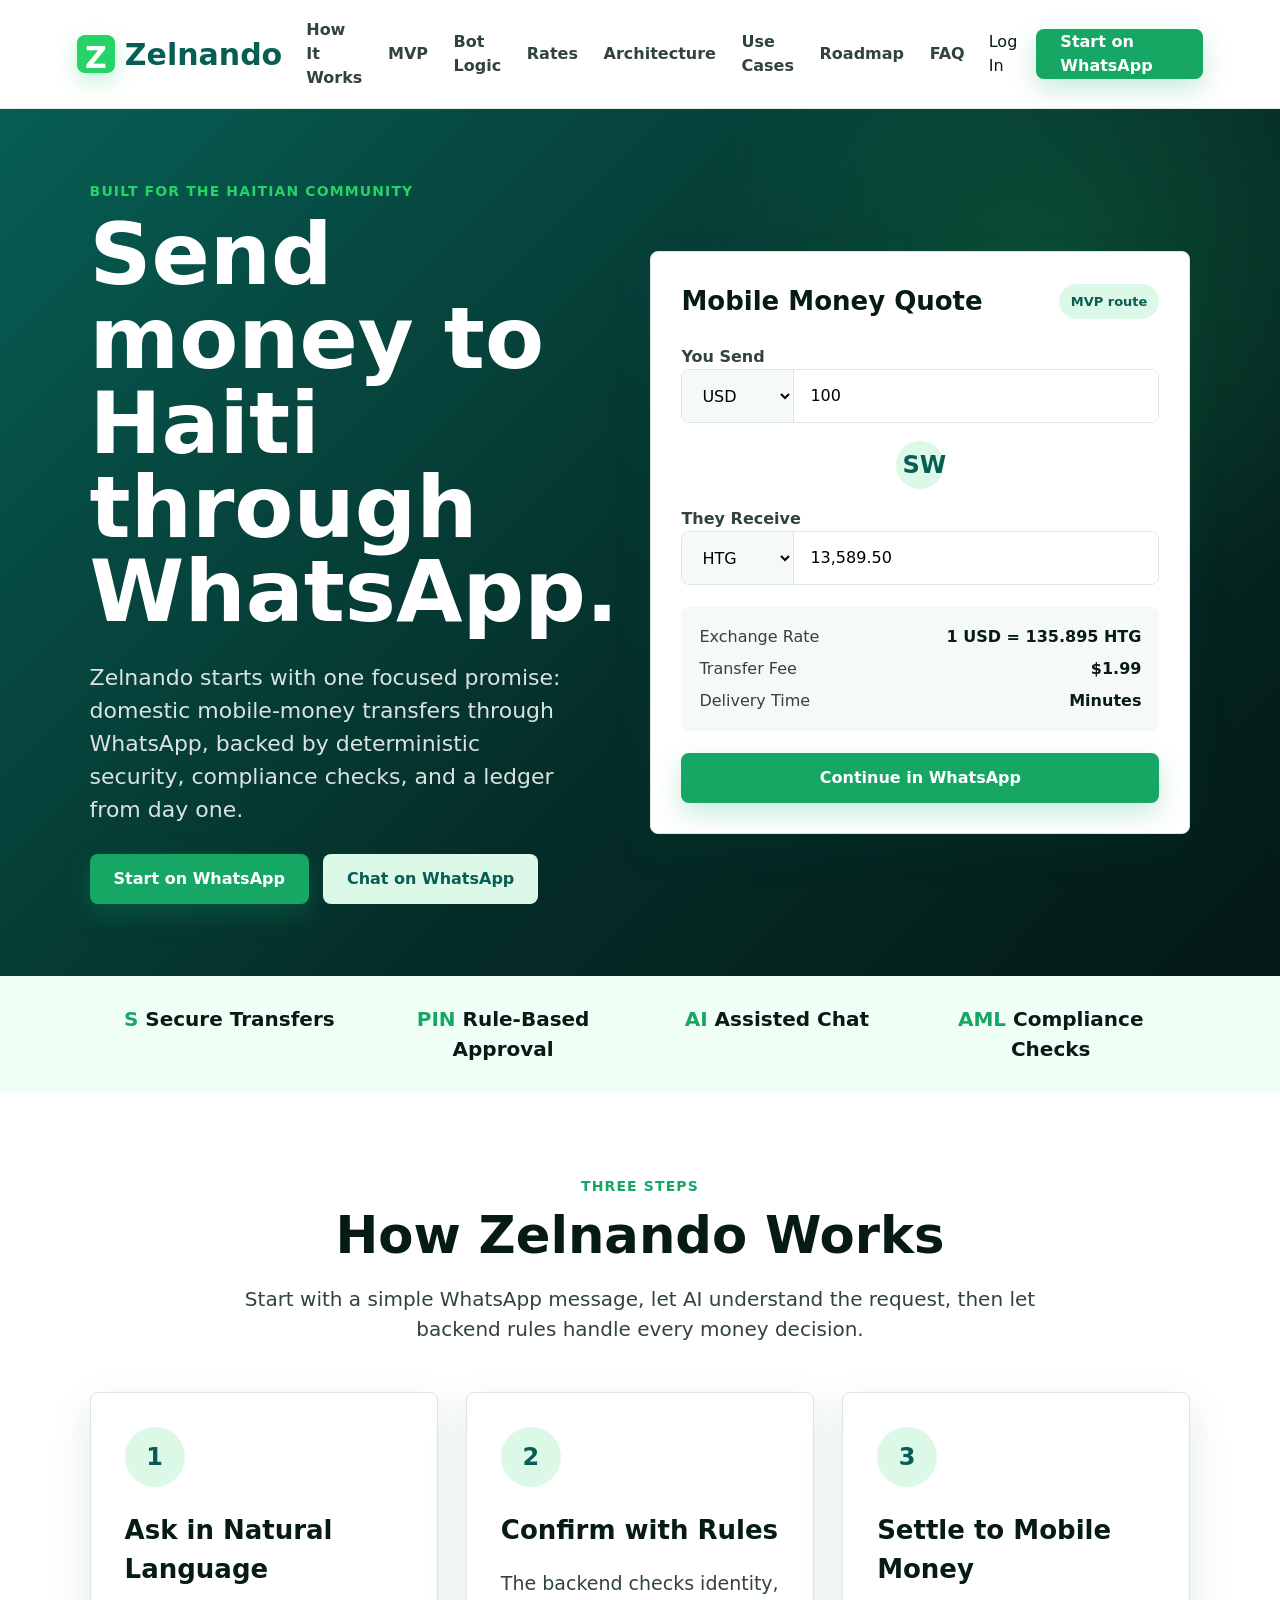
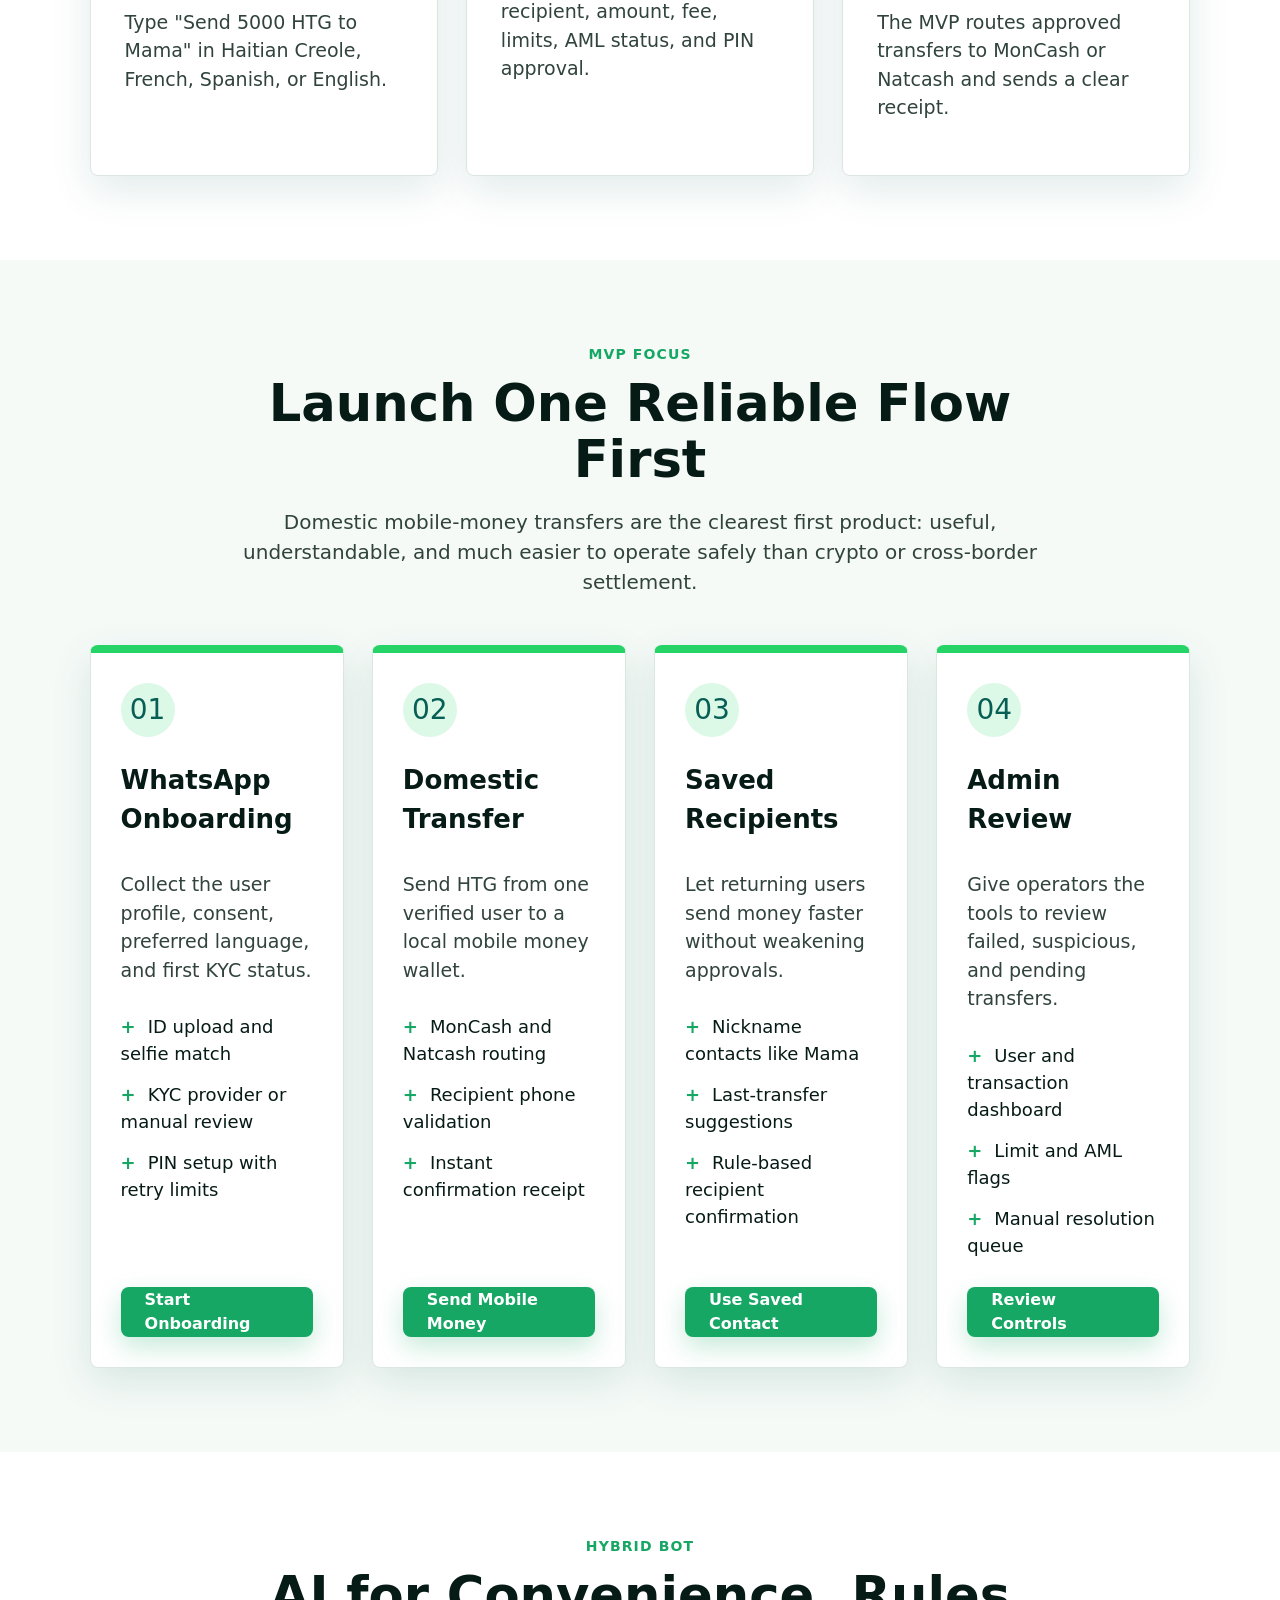
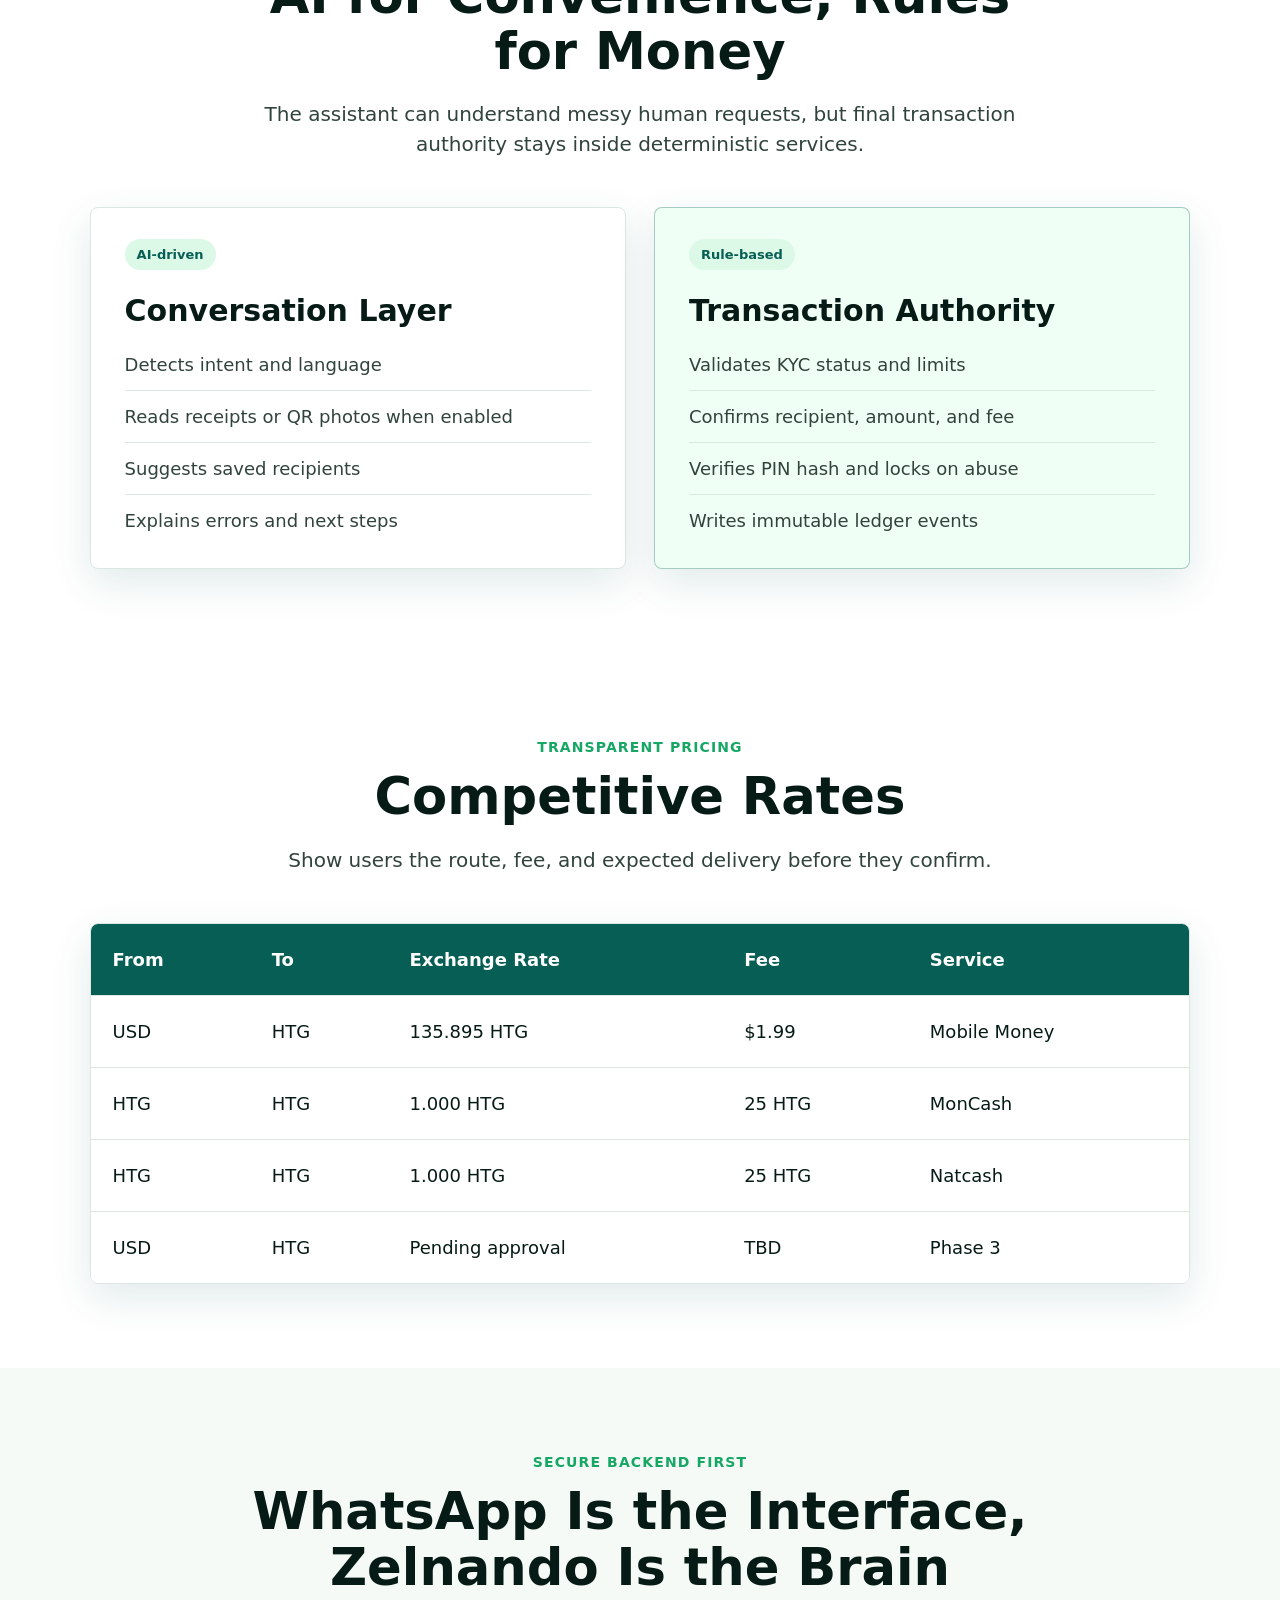
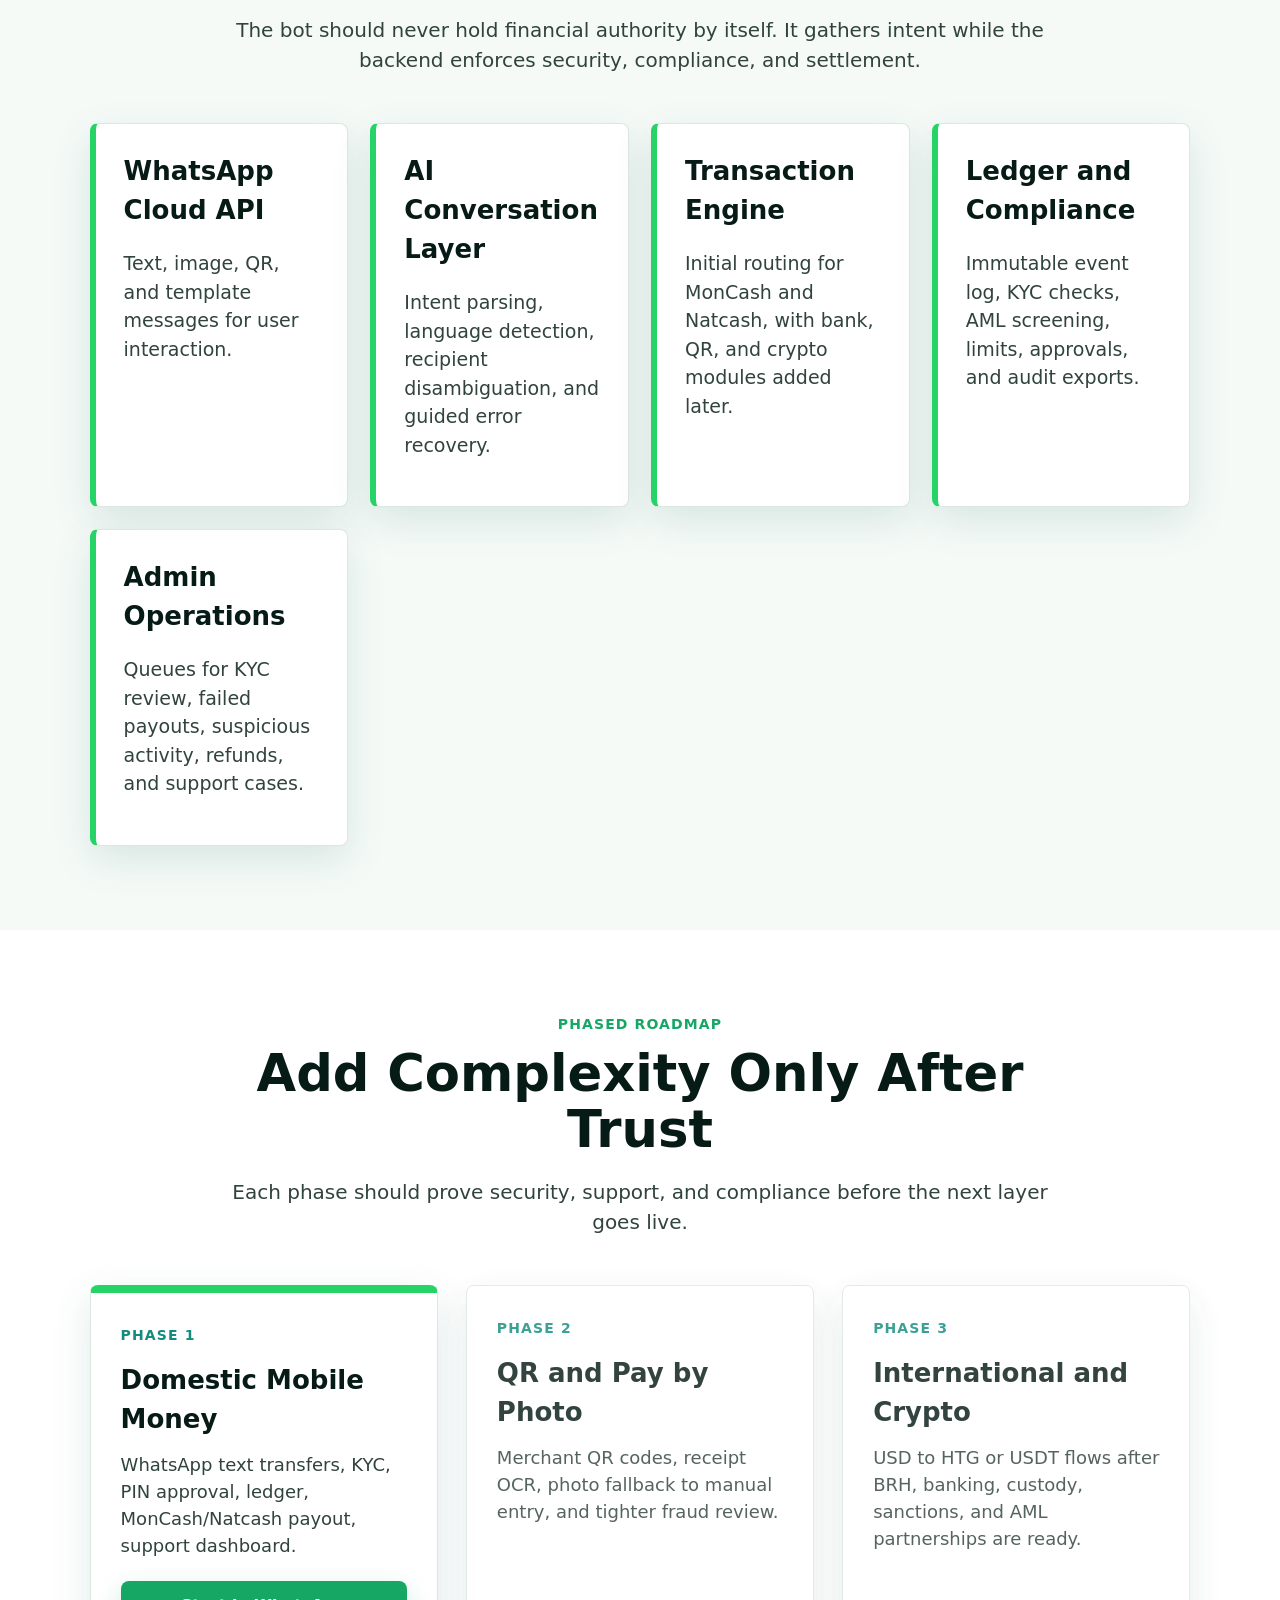
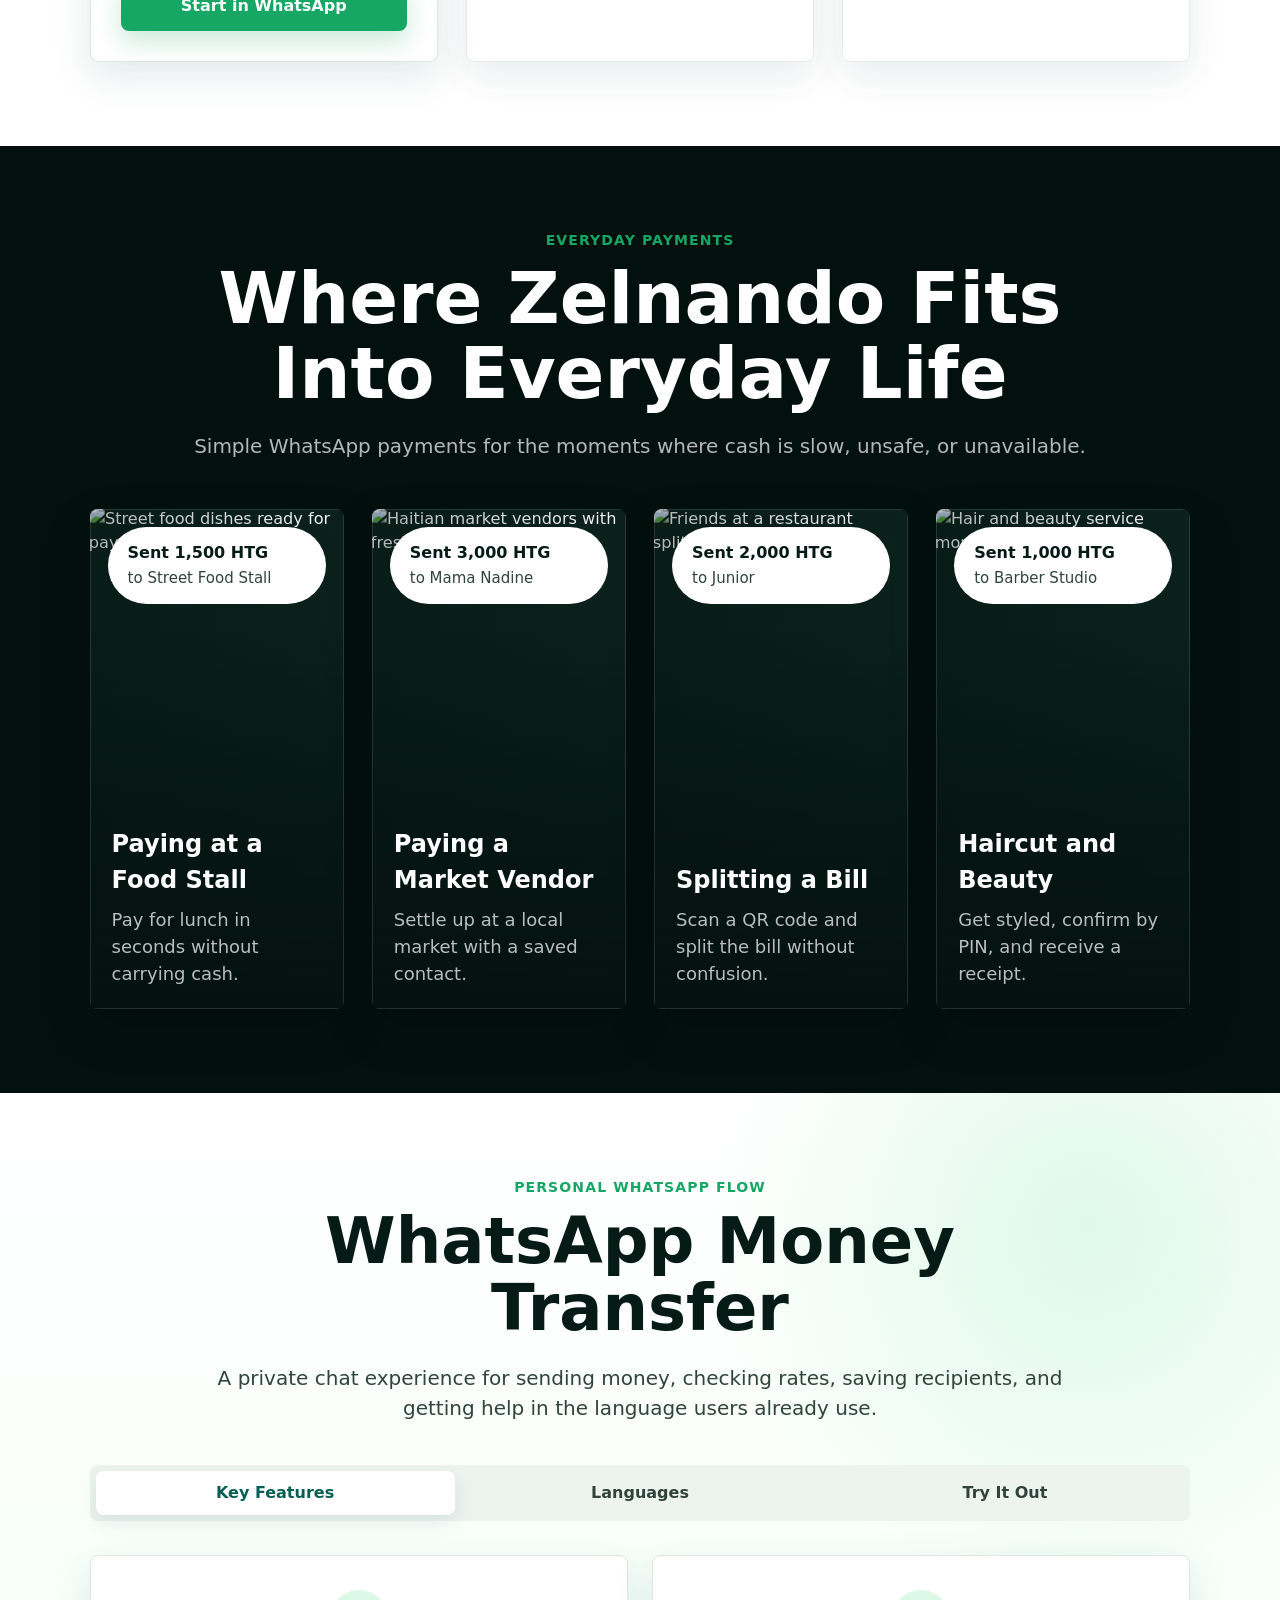
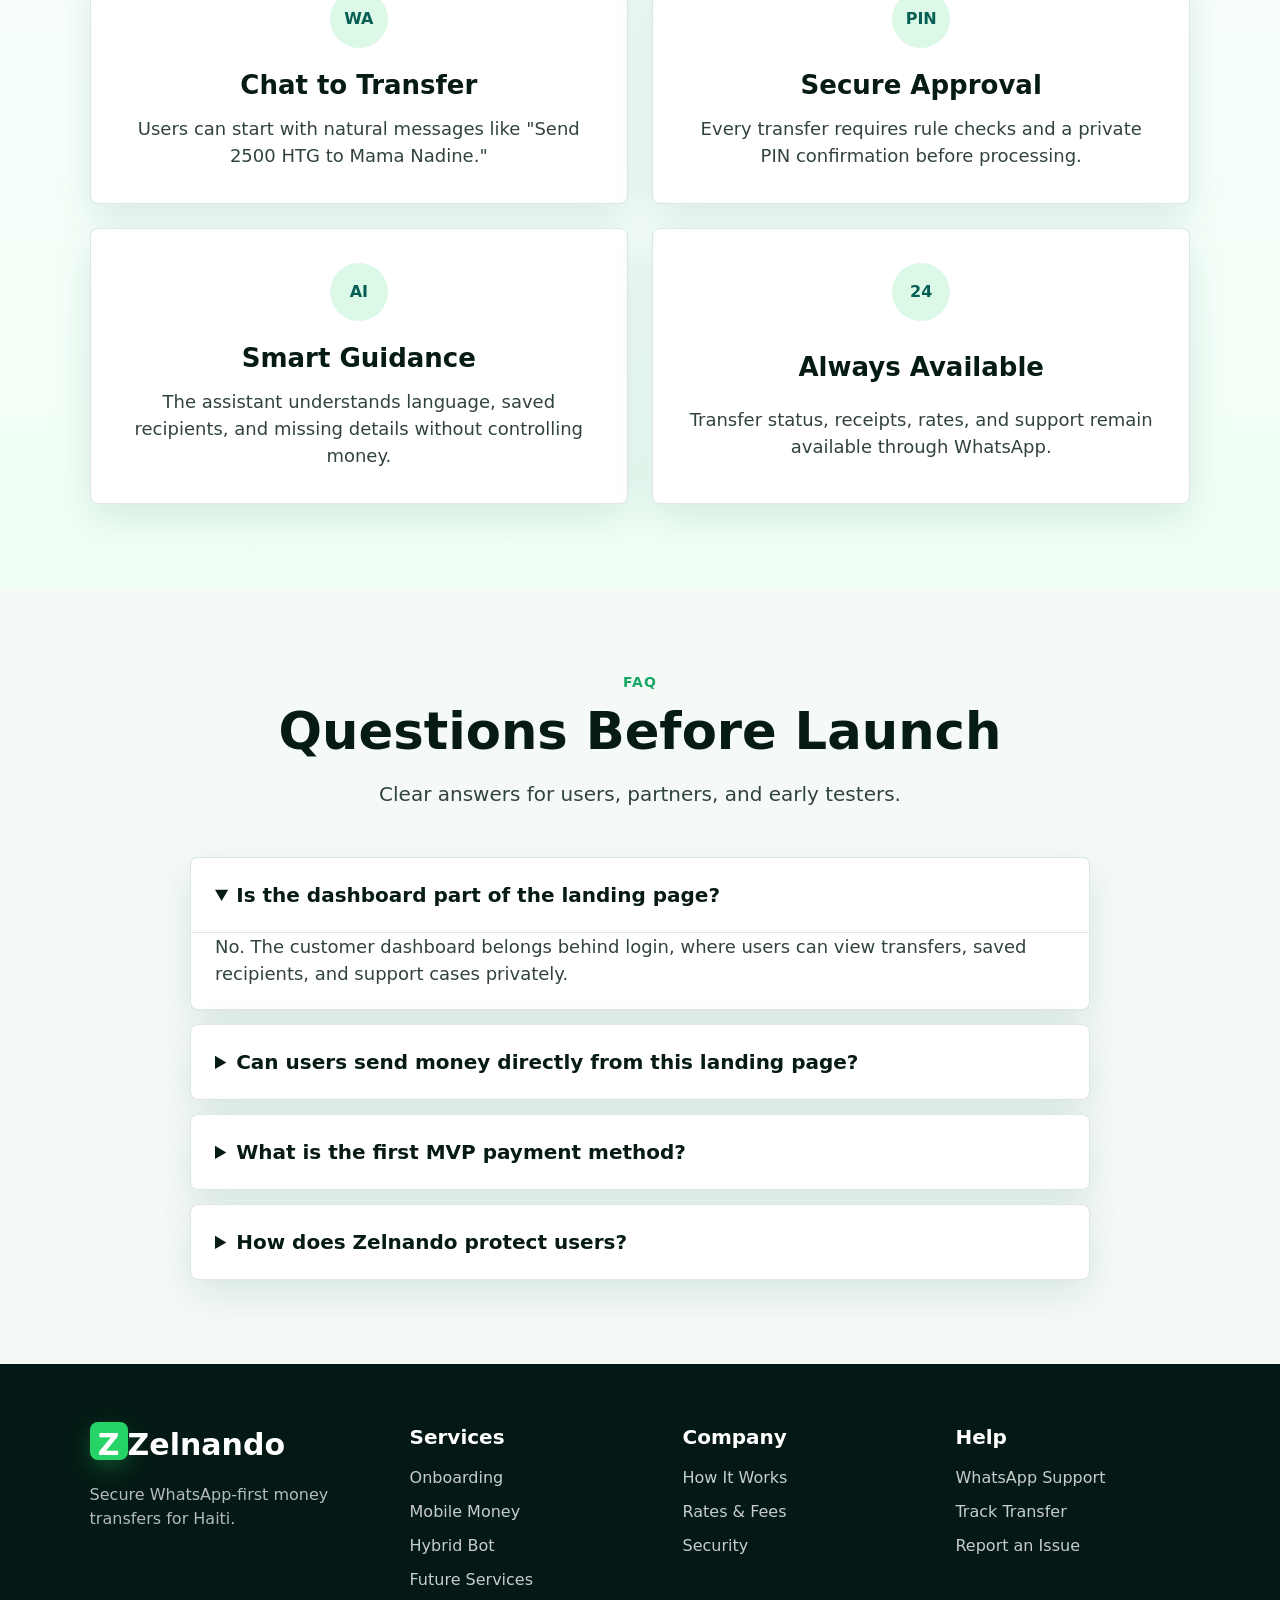
==== index.html @ 52b18465 "Initial Zelnando WhatsApp MVP" ====
<!doctype html>
<html lang="en">
  <head>
    <meta charset="UTF-8" />
    <meta name="viewport" content="width=device-width, initial-scale=1.0" />
    <title>Zelnando | WhatsApp Money Transfer for Haiti</title>
    <link rel="stylesheet" href="styles.css" />
  </head>
  <body>
    <header class="site-header">
      <a class="brand" href="#top" aria-label="Zelnando home">
        <span class="brand-mark">Z</span>
        <span>Zelnando</span>
      </a>
      <nav class="nav-links" aria-label="Primary navigation">
        <a href="#how">How It Works</a>
        <a href="#mvp">MVP</a>
        <a href="#bot">Bot Logic</a>
        <a href="#rates">Rates</a>
        <a href="#architecture">Architecture</a>
        <a href="#use-cases">Use Cases</a>
        <a href="#roadmap">Roadmap</a>
        <a href="#faq">FAQ</a>
      </nav>
      <div class="header-actions">
        <a class="text-link" href="dashboard.html">Log In</a>
        <a class="button button-primary whatsapp-link" href="#" data-wa-text="Hi Zelnando, I want to get started">Start on WhatsApp</a>
      </div>
    </header>

    <main id="top">
      <section class="hero">
        <div class="hero-copy">
          <p class="eyebrow">Built for the Haitian community</p>
          <h1>Send money to Haiti through WhatsApp.</h1>
          <p class="hero-text">
            Zelnando starts with one focused promise: domestic mobile-money
            transfers through WhatsApp, backed by deterministic security,
            compliance checks, and a ledger from day one.
          </p>
          <div class="hero-actions">
            <a class="button button-primary whatsapp-link" href="#" data-wa-text="Hi Zelnando, I want to send money">Start on WhatsApp</a>
            <a class="button button-secondary whatsapp-link" href="#" data-wa-text="Hi Zelnando">Chat on WhatsApp</a>
          </div>
        </div>

        <aside class="calculator" aria-label="Quick calculator">
          <div class="panel-heading">
            <span>Mobile Money Quote</span>
            <span class="status-pill">MVP route</span>
          </div>
          <label for="sendAmount">You Send</label>
          <div class="input-row">
            <select id="sendCurrency" aria-label="Send currency">
              <option>USD</option>
              <option>HTG</option>
              <option>CAD</option>
              <option>EUR</option>
            </select>
            <input id="sendAmount" type="number" min="1" value="100" />
          </div>
          <button class="swap-button" type="button" aria-label="Swap currencies">SW</button>
          <label for="receiveAmount">They Receive</label>
          <div class="input-row">
            <select aria-label="Receive currency">
              <option>HTG</option>
            </select>
            <input id="receiveAmount" type="text" value="13,589.50" readonly />
          </div>
          <dl class="quote-summary">
            <div>
              <dt>Exchange Rate</dt>
              <dd id="calcRate">1 USD = 135.895 HTG</dd>
            </div>
            <div>
              <dt>Transfer Fee</dt>
              <dd id="calcFee">$1.99</dd>
            </div>
            <div>
              <dt>Delivery Time</dt>
              <dd>Minutes</dd>
            </div>
          </dl>
          <a class="button button-primary full-width whatsapp-link" href="#" data-wa-text="Hi Zelnando, quote a mobile money transfer">Continue in WhatsApp</a>
        </aside>
      </section>

      <section class="trust-strip" aria-label="Benefits">
        <div><span>S</span> Secure Transfers</div>
        <div><span>PIN</span> Rule-Based Approval</div>
        <div><span>AI</span> Assisted Chat</div>
        <div><span>AML</span> Compliance Checks</div>
      </section>

      <section id="how" class="section">
        <div class="section-heading">
          <p class="eyebrow">Three steps</p>
          <h2>How Zelnando Works</h2>
          <p>Start with a simple WhatsApp message, let AI understand the request, then let backend rules handle every money decision.</p>
        </div>
        <div class="steps-grid">
          <article class="card">
            <span class="step-number">1</span>
            <h3>Ask in Natural Language</h3>
            <p>Type "Send 5000 HTG to Mama" in Haitian Creole, French, Spanish, or English.</p>
          </article>
          <article class="card">
            <span class="step-number">2</span>
            <h3>Confirm with Rules</h3>
            <p>The backend checks identity, recipient, amount, fee, limits, AML status, and PIN approval.</p>
          </article>
          <article class="card">
            <span class="step-number">3</span>
            <h3>Settle to Mobile Money</h3>
            <p>The MVP routes approved transfers to MonCash or Natcash and sends a clear receipt.</p>
          </article>
        </div>
      </section>

      <section id="mvp" class="section muted">
        <div class="section-heading">
          <p class="eyebrow">MVP focus</p>
          <h2>Launch One Reliable Flow First</h2>
          <p>Domestic mobile-money transfers are the clearest first product: useful, understandable, and much easier to operate safely than crypto or cross-border settlement.</p>
        </div>
        <div class="service-grid">
          <article class="service-card">
            <span class="service-icon">01</span>
            <h3>WhatsApp Onboarding</h3>
            <p>Collect the user profile, consent, preferred language, and first KYC status.</p>
            <ul>
              <li>ID upload and selfie match</li>
              <li>KYC provider or manual review</li>
              <li>PIN setup with retry limits</li>
            </ul>
            <a class="button button-primary full-width whatsapp-link" href="#" data-wa-text="Hi Zelnando, start my onboarding">Start Onboarding</a>
          </article>
          <article class="service-card">
            <span class="service-icon">02</span>
            <h3>Domestic Transfer</h3>
            <p>Send HTG from one verified user to a local mobile money wallet.</p>
            <ul>
              <li>MonCash and Natcash routing</li>
              <li>Recipient phone validation</li>
              <li>Instant confirmation receipt</li>
            </ul>
            <a class="button button-primary full-width whatsapp-link" href="#" data-wa-text="Hi Zelnando, I want to send mobile money">Send Mobile Money</a>
          </article>
          <article class="service-card">
            <span class="service-icon">03</span>
            <h3>Saved Recipients</h3>
            <p>Let returning users send money faster without weakening approvals.</p>
            <ul>
              <li>Nickname contacts like Mama</li>
              <li>Last-transfer suggestions</li>
              <li>Rule-based recipient confirmation</li>
            </ul>
            <a class="button button-primary full-width whatsapp-link" href="#" data-wa-text="Hi Zelnando, show my saved recipients">Use Saved Contact</a>
          </article>
          <article class="service-card">
            <span class="service-icon">04</span>
            <h3>Admin Review</h3>
            <p>Give operators the tools to review failed, suspicious, and pending transfers.</p>
            <ul>
              <li>User and transaction dashboard</li>
              <li>Limit and AML flags</li>
              <li>Manual resolution queue</li>
            </ul>
            <a class="button button-primary full-width" href="#architecture">Review Controls</a>
          </article>
        </div>
      </section>

      <section id="bot" class="section">
        <div class="section-heading">
          <p class="eyebrow">Hybrid bot</p>
          <h2>AI for Convenience, Rules for Money</h2>
          <p>The assistant can understand messy human requests, but final transaction authority stays inside deterministic services.</p>
        </div>
        <div class="split-grid">
          <article class="decision-panel">
            <span class="status-pill">AI-driven</span>
            <h3>Conversation Layer</h3>
            <ul>
              <li>Detects intent and language</li>
              <li>Reads receipts or QR photos when enabled</li>
              <li>Suggests saved recipients</li>
              <li>Explains errors and next steps</li>
            </ul>
          </article>
          <article class="decision-panel strict">
            <span class="status-pill">Rule-based</span>
            <h3>Transaction Authority</h3>
            <ul>
              <li>Validates KYC status and limits</li>
              <li>Confirms recipient, amount, and fee</li>
              <li>Verifies PIN hash and locks on abuse</li>
              <li>Writes immutable ledger events</li>
            </ul>
          </article>
        </div>
      </section>

      <section id="rates" class="section">
        <div class="section-heading">
          <p class="eyebrow">Transparent pricing</p>
          <h2>Competitive Rates</h2>
          <p>Show users the route, fee, and expected delivery before they confirm.</p>
        </div>
        <div class="table-wrap">
          <table>
            <thead>
              <tr>
                <th>From</th>
                <th>To</th>
                <th>Exchange Rate</th>
                <th>Fee</th>
                <th>Service</th>
              </tr>
            </thead>
            <tbody>
              <tr><td>USD</td><td>HTG</td><td>135.895 HTG</td><td>$1.99</td><td>Mobile Money</td></tr>
              <tr><td>HTG</td><td>HTG</td><td>1.000 HTG</td><td>25 HTG</td><td>MonCash</td></tr>
              <tr><td>HTG</td><td>HTG</td><td>1.000 HTG</td><td>25 HTG</td><td>Natcash</td></tr>
              <tr><td>USD</td><td>HTG</td><td>Pending approval</td><td>TBD</td><td>Phase 3</td></tr>
            </tbody>
          </table>
        </div>
      </section>

      <section id="architecture" class="section muted">
        <div class="section-heading">
          <p class="eyebrow">Secure backend first</p>
          <h2>WhatsApp Is the Interface, Zelnando Is the Brain</h2>
          <p>The bot should never hold financial authority by itself. It gathers intent while the backend enforces security, compliance, and settlement.</p>
        </div>
        <div class="architecture-grid">
          <article class="architecture-card">
            <h3>WhatsApp Cloud API</h3>
            <p>Text, image, QR, and template messages for user interaction.</p>
          </article>
          <article class="architecture-card">
            <h3>AI Conversation Layer</h3>
            <p>Intent parsing, language detection, recipient disambiguation, and guided error recovery.</p>
          </article>
          <article class="architecture-card">
            <h3>Transaction Engine</h3>
            <p>Initial routing for MonCash and Natcash, with bank, QR, and crypto modules added later.</p>
          </article>
          <article class="architecture-card">
            <h3>Ledger and Compliance</h3>
            <p>Immutable event log, KYC checks, AML screening, limits, approvals, and audit exports.</p>
          </article>
          <article class="architecture-card">
            <h3>Admin Operations</h3>
            <p>Queues for KYC review, failed payouts, suspicious activity, refunds, and support cases.</p>
          </article>
        </div>
      </section>

      <section id="roadmap" class="section">
        <div class="section-heading">
          <p class="eyebrow">Phased roadmap</p>
          <h2>Add Complexity Only After Trust</h2>
          <p>Each phase should prove security, support, and compliance before the next layer goes live.</p>
        </div>
        <div class="roadmap">
          <article>
            <span>Phase 1</span>
            <h3>Domestic Mobile Money</h3>
            <p>WhatsApp text transfers, KYC, PIN approval, ledger, MonCash/Natcash payout, support dashboard.</p>
            <a class="button button-primary full-width whatsapp-link roadmap-link" href="#" data-wa-text="Hi Zelnando, start a domestic mobile money transfer">Start in WhatsApp</a>
          </article>
          <article>
            <span>Phase 2</span>
            <h3>QR and Pay by Photo</h3>
            <p>Merchant QR codes, receipt OCR, photo fallback to manual entry, and tighter fraud review.</p>
          </article>
          <article>
            <span>Phase 3</span>
            <h3>International and Crypto</h3>
            <p>USD to HTG or USDT flows after BRH, banking, custody, sanctions, and AML partnerships are ready.</p>
          </article>
        </div>
      </section>

      <section id="use-cases" class="lifestyle-section">
        <div class="lifestyle-heading">
          <p class="eyebrow">Everyday payments</p>
          <h2>Where Zelnando Fits Into Everyday Life</h2>
          <p>Simple WhatsApp payments for the moments where cash is slow, unsafe, or unavailable.</p>
        </div>
        <div class="lifestyle-grid">
          <article class="life-card food-stall">
            <img src="https://images.pexels.com/photos/958545/pexels-photo-958545.jpeg?auto=compress&cs=tinysrgb&w=900" alt="Street food dishes ready for payment at a local stall" />
            <div class="payment-bubble">
              <strong>Sent 1,500 HTG</strong>
              <small>to Street Food Stall</small>
            </div>
            <div class="life-copy">
              <h3>Paying at a Food Stall</h3>
              <p>Pay for lunch in seconds without carrying cash.</p>
            </div>
          </article>
          <article class="life-card market">
            <img src="https://media.lenouvelliste.com/articles/2025-10-28/Femmesaumarche_9457.jpg" alt="Haitian market vendors with fresh produce" />
            <div class="payment-bubble">
              <strong>Sent 3,000 HTG</strong>
              <small>to Mama Nadine</small>
            </div>
            <div class="life-copy">
              <h3>Paying a Market Vendor</h3>
              <p>Settle up at a local market with a saved contact.</p>
            </div>
          </article>
          <article class="life-card friends">
            <img src="https://images.unsplash.com/photo-1528605248644-14dd04022da1?auto=format&fit=crop&w=900&q=80" alt="Friends at a restaurant splitting a bill" />
            <div class="payment-bubble">
              <strong>Sent 2,000 HTG</strong>
              <small>to Junior</small>
            </div>
            <div class="life-copy">
              <h3>Splitting a Bill</h3>
              <p>Scan a QR code and split the bill without confusion.</p>
            </div>
          </article>
          <article class="life-card barber">
            <img src="https://images.pexels.com/photos/3993449/pexels-photo-3993449.jpeg?auto=compress&cs=tinysrgb&w=900" alt="Hair and beauty service moment before payment" />
            <div class="payment-bubble">
              <strong>Sent 1,000 HTG</strong>
              <small>to Barber Studio</small>
            </div>
            <div class="life-copy">
              <h3>Haircut and Beauty</h3>
              <p>Get styled, confirm by PIN, and receive a receipt.</p>
            </div>
          </article>
        </div>
      </section>

      <section id="whatsapp" class="whatsapp-page">
        <div class="whatsapp-page-heading">
          <p class="eyebrow">Personal WhatsApp flow</p>
          <h2>WhatsApp Money Transfer</h2>
          <p>
            A private chat experience for sending money, checking rates,
            saving recipients, and getting help in the language users already use.
          </p>
        </div>

        <div class="whatsapp-shell">
          <div class="whatsapp-tabs" role="tablist" aria-label="WhatsApp transfer sections">
            <button class="whatsapp-tab active" type="button" data-whatsapp-tab="features">Key Features</button>
            <button class="whatsapp-tab" type="button" data-whatsapp-tab="languages">Languages</button>
            <button class="whatsapp-tab" type="button" data-whatsapp-tab="simulator">Try It Out</button>
          </div>

          <div class="whatsapp-tab-panel active" data-whatsapp-panel="features">
            <div class="whatsapp-feature-grid">
              <article class="whatsapp-feature">
                <span>WA</span>
                <h3>Chat to Transfer</h3>
                <p>Users can start with natural messages like "Send 2500 HTG to Mama Nadine."</p>
              </article>
              <article class="whatsapp-feature">
                <span>PIN</span>
                <h3>Secure Approval</h3>
                <p>Every transfer requires rule checks and a private PIN confirmation before processing.</p>
              </article>
              <article class="whatsapp-feature">
                <span>AI</span>
                <h3>Smart Guidance</h3>
                <p>The assistant understands language, saved recipients, and missing details without controlling money.</p>
              </article>
              <article class="whatsapp-feature">
                <span>24</span>
                <h3>Always Available</h3>
                <p>Transfer status, receipts, rates, and support remain available through WhatsApp.</p>
              </article>
            </div>
          </div>

          <div class="whatsapp-tab-panel" data-whatsapp-panel="languages">
            <div class="whatsapp-language-grid">
              <article>
                <h3>English</h3>
                <p>"Welcome to Zelnando Money Transfer"</p>
                <ul>
                  <li>"I want to send money"</li>
                  <li>"Track my transfer"</li>
                  <li>"What are today's exchange rates?"</li>
                </ul>
              </article>
              <article>
                <h3>French</h3>
                <p>"Bienvenue sur Zelnando Money Transfer"</p>
                <ul>
                  <li>"Je veux envoyer de l'argent"</li>
                  <li>"Suivre mon transfert"</li>
                  <li>"Quels sont les taux de change aujourd'hui?"</li>
                </ul>
              </article>
              <article>
                <h3>Spanish</h3>
                <p>"Bienvenido a Zelnando Money Transfer"</p>
                <ul>
                  <li>"Quiero enviar dinero"</li>
                  <li>"Seguir mi transferencia"</li>
                  <li>"Cuales son las tasas de cambio hoy?"</li>
                </ul>
              </article>
              <article>
                <h3>Haitian Creole</h3>
                <p>"Byenvini nan Zelnando Money Transfer"</p>
                <ul>
                  <li>"Mwen vle voye lajan"</li>
                  <li>"Swiv transfe mwen an"</li>
                  <li>"Ki to echanj jodi a?"</li>
                </ul>
              </article>
            </div>
          </div>

          <div class="whatsapp-tab-panel" data-whatsapp-panel="simulator">
            <div class="bot-simulator">
              <div class="bot-header">
                <div>
                  <span class="bot-avatar">Z</span>
                </div>
                <div>
                  <h3>Zelnando WhatsApp Bot</h3>
                  <p>Test the multilingual transfer conversation flow.</p>
                </div>
              </div>

              <div class="bot-start-row">
                <input id="botPhone" type="tel" placeholder="Your phone number" aria-label="Your phone number" />
                <button class="button button-primary" id="startBotChat" type="button">Preview Chat</button>
                <button class="button button-secondary" id="runBotDemo" type="button">Run Demo</button>
              </div>

              <div class="chat-window" id="chatWindow" aria-live="polite">
                <p class="chat-empty">Start a conversation to see messages here</p>
              </div>

              <div class="chat-input-row">
                <input id="botMessage" type="text" placeholder="Type your message..." aria-label="Type your message" />
                <button class="button button-primary" id="sendBotMessage" type="button">Send</button>
              </div>
              <a class="button button-primary full-width whatsapp-link bot-whatsapp-link" href="#" data-wa-text="Hi Zelnando, I want to use WhatsApp for my transfers">Continue to WhatsApp</a>
              <p class="bot-note">Try: "Send 2500 HTG to Mama", "Track my transfer", or "Mwen vle voye lajan".</p>
            </div>
          </div>
        </div>
      </section>

      <section id="faq" class="section faq-section">
        <div class="section-heading">
          <p class="eyebrow">FAQ</p>
          <h2>Questions Before Launch</h2>
          <p>Clear answers for users, partners, and early testers.</p>
        </div>
        <div class="faq-list">
          <details open>
            <summary>Is the dashboard part of the landing page?</summary>
            <p>No. The customer dashboard belongs behind login, where users can view transfers, saved recipients, and support cases privately.</p>
          </details>
          <details>
            <summary>Can users send money directly from this landing page?</summary>
            <p>The landing page should explain the product and move users into WhatsApp. Actual transaction entry, PIN approval, and receipts happen in the authenticated customer flow.</p>
          </details>
          <details>
            <summary>What is the first MVP payment method?</summary>
            <p>Domestic mobile-money transfers through MonCash or Natcash. QR payments, photo payments, and international transfers should come after the first flow is reliable.</p>
          </details>
          <details>
            <summary>How does Zelnando protect users?</summary>
            <p>AI helps understand requests, but backend rules verify identity, amount, limits, recipient, AML status, and PIN approval before any transfer is created.</p>
          </details>
        </div>
      </section>
    </main>

    <footer class="site-footer">
      <div>
        <a class="brand" href="#top"><span class="brand-mark">Z</span><span>Zelnando</span></a>
        <p>Secure WhatsApp-first money transfers for Haiti.</p>
      </div>
      <div>
        <h2>Services</h2>
        <a href="#mvp">Onboarding</a>
        <a href="#mvp">Mobile Money</a>
        <a href="#bot">Hybrid Bot</a>
        <a href="#roadmap">Future Services</a>
      </div>
      <div>
        <h2>Company</h2>
        <a href="#how">How It Works</a>
        <a href="#rates">Rates & Fees</a>
        <a href="#architecture">Security</a>
      </div>
      <div>
        <h2>Help</h2>
        <a href="#whatsapp">WhatsApp Support</a>
        <a href="#faq">Track Transfer</a>
        <a href="#faq">Report an Issue</a>
      </div>
    </footer>

    <script src="script.js"></script>
  </body>
</html>
---- styles.css ----
:root {
  --green-900: #075e54;
  --green-800: #0b6b56;
  --green-700: #128c7e;
  --green-600: #16a765;
  --green-500: #25d366;
  --green-100: #dcf8e7;
  --green-50: #f0fff6;
  --ink: #071b16;
  --text: #31433d;
  --muted: #66746f;
  --line: #dce7e2;
  --surface: #ffffff;
  --soft: #f5faf7;
  --shadow: 0 14px 40px rgba(7, 94, 84, 0.12);
}

* {
  box-sizing: border-box;
}

html {
  scroll-behavior: smooth;
}

body {
  margin: 0;
  color: var(--ink);
  background: var(--surface);
  font-family: Inter, ui-sans-serif, system-ui, -apple-system, BlinkMacSystemFont, "Segoe UI", sans-serif;
  line-height: 1.5;
}

a {
  color: inherit;
  text-decoration: none;
}

button,
input,
select {
  font: inherit;
}

.site-header {
  position: sticky;
  top: 0;
  z-index: 10;
  display: flex;
  align-items: center;
  justify-content: space-between;
  gap: 24px;
  padding: 18px clamp(20px, 6vw, 128px);
  border-bottom: 1px solid rgba(220, 231, 226, 0.8);
  background: rgba(255, 255, 255, 0.94);
  backdrop-filter: blur(14px);
}

.brand {
  display: inline-flex;
  align-items: center;
  gap: 10px;
  color: var(--green-900);
  font-size: 30px;
  font-weight: 800;
}

.brand-mark {
  display: inline-grid;
  width: 38px;
  height: 38px;
  place-items: center;
  border-radius: 8px;
  color: white;
  background: var(--green-500);
  box-shadow: 0 8px 22px rgba(37, 211, 102, 0.28);
}

.nav-links {
  display: flex;
  align-items: center;
  gap: clamp(14px, 2vw, 30px);
  color: var(--text);
  font-weight: 650;
}

.nav-links a:hover,
.text-link:hover {
  color: var(--green-700);
}

.header-actions,
.hero-actions {
  display: flex;
  align-items: center;
  gap: 14px;
}

.button {
  display: inline-flex;
  min-height: 50px;
  align-items: center;
  justify-content: center;
  gap: 8px;
  border: 0;
  border-radius: 8px;
  padding: 0 24px;
  cursor: pointer;
  font-weight: 800;
  transition: transform 160ms ease, box-shadow 160ms ease, background 160ms ease;
}

.button:hover {
  transform: translateY(-1px);
}

.button-primary {
  color: white;
  background: var(--green-600);
  box-shadow: 0 10px 26px rgba(22, 167, 101, 0.24);
}

.button-primary:hover {
  background: var(--green-700);
}

.button-secondary {
  color: var(--green-900);
  background: var(--green-100);
}

.button-light {
  color: var(--green-900);
  background: white;
}

.full-width {
  width: 100%;
}

.hero {
  display: grid;
  grid-template-columns: minmax(0, 1fr) minmax(360px, 540px);
  gap: clamp(32px, 6vw, 72px);
  align-items: center;
  min-height: 690px;
  padding: 72px clamp(20px, 7vw, 130px);
  background:
    radial-gradient(circle at 82% 20%, rgba(37, 211, 102, 0.18), transparent 28%),
    linear-gradient(135deg, var(--green-900), #052d28 58%, #041915);
  color: white;
}

.hero h1 {
  max-width: 780px;
  margin: 0;
  font-size: clamp(44px, 7vw, 86px);
  line-height: 0.98;
  letter-spacing: 0;
}

.hero-text {
  max-width: 690px;
  margin: 28px 0;
  color: rgba(255, 255, 255, 0.86);
  font-size: 22px;
}

.eyebrow {
  margin: 0 0 10px;
  color: var(--green-600);
  font-size: 14px;
  font-weight: 900;
  letter-spacing: 0.08em;
  text-transform: uppercase;
}

.hero .eyebrow {
  color: var(--green-500);
}

.calculator,
.card,
.service-card,
.architecture-card,
.metric,
.transfer-form,
.review-card {
  border: 1px solid var(--line);
  border-radius: 8px;
  background: var(--surface);
  box-shadow: var(--shadow);
}

.calculator {
  padding: 30px;
  color: var(--ink);
}

.panel-heading,
.dashboard-heading {
  display: flex;
  align-items: center;
  justify-content: space-between;
  gap: 20px;
  margin-bottom: 24px;
  font-size: 26px;
  font-weight: 850;
}

.status-pill {
  border-radius: 999px;
  padding: 8px 12px;
  color: var(--green-900);
  background: var(--green-100);
  font-size: 13px;
  font-weight: 800;
}

.calculator label,
.transfer-form label {
  display: grid;
  gap: 10px;
  margin-top: 18px;
  color: var(--text);
  font-weight: 650;
}

.input-row {
  display: flex;
  overflow: hidden;
  border: 1px solid var(--line);
  border-radius: 8px;
  background: white;
}

.input-row select {
  width: 112px;
  border: 0;
  border-right: 1px solid var(--line);
  background: var(--soft);
  padding: 0 16px;
}

.input-row input {
  min-width: 0;
  flex: 1;
  border: 0;
  padding: 14px 16px;
}

.swap-button {
  display: grid;
  width: 48px;
  height: 48px;
  place-items: center;
  margin: 18px auto;
  border: 0;
  border-radius: 50%;
  color: var(--green-900);
  background: var(--green-100);
  font-size: 24px;
  font-weight: 900;
}

.quote-summary {
  display: grid;
  gap: 8px;
  margin: 22px 0;
  padding: 18px;
  border-radius: 8px;
  background: var(--soft);
}

.quote-summary div,
.review-card dl div {
  display: flex;
  justify-content: space-between;
  gap: 18px;
}

.quote-summary dt,
.review-card dt {
  color: var(--text);
}

.quote-summary dd,
.review-card dd {
  margin: 0;
  color: var(--ink);
  font-weight: 800;
  text-align: right;
}

.trust-strip {
  display: grid;
  grid-template-columns: repeat(4, minmax(0, 1fr));
  gap: 20px;
  padding: 28px clamp(20px, 8vw, 160px);
  background: var(--green-50);
  color: var(--ink);
  font-size: 20px;
  font-weight: 850;
  text-align: center;
}

.trust-strip span {
  color: var(--green-600);
}

.section {
  padding: 84px clamp(20px, 7vw, 130px);
}

.muted {
  background: var(--soft);
}

.section-heading {
  max-width: 820px;
  margin: 0 auto 48px;
  text-align: center;
}

.section-heading h2,
.dashboard-heading h2 {
  margin: 0;
  font-size: clamp(34px, 4vw, 52px);
  line-height: 1.1;
  letter-spacing: 0;
}

.section-heading p:not(.eyebrow),
.dashboard-heading p {
  color: var(--text);
  font-size: 20px;
}

.steps-grid,
.metric-grid,
.split-grid {
  display: grid;
  grid-template-columns: repeat(3, minmax(0, 1fr));
  gap: 28px;
}

.split-grid {
  grid-template-columns: repeat(2, minmax(0, 1fr));
}

.card {
  padding: 34px;
}

.step-number {
  display: grid;
  width: 60px;
  height: 60px;
  place-items: center;
  border-radius: 50%;
  color: var(--green-900);
  background: var(--green-100);
  font-size: 24px;
  font-weight: 900;
}

.card h3,
.service-card h3,
.architecture-card h3,
.review-card h3 {
  margin: 24px 0 12px;
  font-size: 26px;
}

.card p,
.service-card p,
.architecture-card p {
  color: var(--text);
  font-size: 19px;
}

.service-grid {
  display: grid;
  grid-template-columns: repeat(4, minmax(0, 1fr));
  gap: 28px;
}

.service-card {
  display: flex;
  min-height: 560px;
  flex-direction: column;
  padding: 30px;
  border-top: 8px solid var(--green-500);
}

.service-icon {
  display: inline-grid;
  width: 54px;
  height: 54px;
  place-items: center;
  border-radius: 50%;
  color: var(--green-900);
  background: var(--green-100);
  font-size: 28px;
}

.service-card ul {
  display: grid;
  gap: 14px;
  margin: 10px 0 28px;
  padding: 0;
  list-style: none;
}

.service-card li {
  color: var(--ink);
  font-size: 18px;
}

.service-card li::before {
  content: "+";
  margin-right: 12px;
  color: var(--green-600);
  font-weight: 900;
}

.decision-panel {
  border: 1px solid var(--line);
  border-radius: 8px;
  padding: 34px;
  background: white;
  box-shadow: var(--shadow);
}

.decision-panel.strict {
  border-color: rgba(7, 94, 84, 0.32);
  background: var(--green-50);
}

.decision-panel h3 {
  margin: 22px 0 18px;
  font-size: 30px;
}

.decision-panel ul,
.roadmap ul {
  display: grid;
  gap: 12px;
  margin: 0;
  padding: 0;
  list-style: none;
}

.decision-panel li {
  border-bottom: 1px solid var(--line);
  padding-bottom: 12px;
  color: var(--text);
  font-size: 18px;
}

.decision-panel li:last-child {
  border-bottom: 0;
  padding-bottom: 0;
}

.service-card .button {
  margin-top: auto;
}

.table-wrap {
  overflow-x: auto;
  border: 1px solid var(--line);
  border-radius: 8px;
  box-shadow: var(--shadow);
}

table {
  width: 100%;
  min-width: 760px;
  border-collapse: collapse;
  background: white;
}

th {
  background: var(--green-900);
  color: white;
  text-align: left;
}

th,
td {
  padding: 22px;
  border-bottom: 1px solid var(--line);
  font-size: 18px;
}

tbody tr:last-child td {
  border-bottom: 0;
}

.architecture-grid {
  display: grid;
  grid-template-columns: repeat(auto-fit, minmax(220px, 1fr));
  gap: 22px;
}

.architecture-card {
  padding: 28px;
  border-left: 6px solid var(--green-500);
}

.architecture-card h3 {
  margin-top: 0;
}

.whatsapp-page {
  padding: 84px clamp(20px, 7vw, 130px);
  background:
    radial-gradient(circle at 85% 12%, rgba(37, 211, 102, 0.14), transparent 26%),
    linear-gradient(180deg, white, var(--green-50));
}

.whatsapp-page-heading {
  max-width: 860px;
  margin: 0 auto 42px;
  text-align: center;
}

.whatsapp-page-heading h2 {
  margin: 0;
  font-size: clamp(38px, 5vw, 64px);
  line-height: 1.05;
  letter-spacing: 0;
}

.whatsapp-page-heading p:not(.eyebrow) {
  color: var(--text);
  font-size: 20px;
}

.whatsapp-shell {
  max-width: 1120px;
  margin: 0 auto;
}

.whatsapp-tabs {
  display: grid;
  grid-template-columns: repeat(3, minmax(0, 1fr));
  gap: 6px;
  border-radius: 8px;
  padding: 6px;
  background: #edf3ef;
}

.whatsapp-tab {
  min-height: 44px;
  border: 0;
  border-radius: 8px;
  cursor: pointer;
  color: var(--text);
  background: transparent;
  font-weight: 800;
}

.whatsapp-tab.active {
  color: var(--green-900);
  background: white;
  box-shadow: 0 8px 20px rgba(7, 94, 84, 0.1);
}

.whatsapp-tab-panel {
  display: none;
  margin-top: 34px;
}

.whatsapp-tab-panel.active {
  display: block;
}

.whatsapp-feature-grid,
.whatsapp-language-grid {
  display: grid;
  grid-template-columns: repeat(2, minmax(0, 1fr));
  gap: 24px;
}

.whatsapp-feature,
.whatsapp-language-grid article,
.bot-simulator {
  border: 1px solid var(--line);
  border-radius: 8px;
  background: white;
  box-shadow: var(--shadow);
}

.whatsapp-feature {
  display: grid;
  min-height: 220px;
  justify-items: center;
  padding: 34px;
  text-align: center;
}

.whatsapp-feature span {
  display: grid;
  width: 58px;
  height: 58px;
  place-items: center;
  border-radius: 50%;
  color: var(--green-900);
  background: var(--green-100);
  font-weight: 900;
}

.whatsapp-feature h3,
.whatsapp-language-grid h3,
.bot-header h3 {
  margin: 18px 0 10px;
  font-size: 26px;
}

.whatsapp-feature p,
.whatsapp-language-grid p,
.bot-header p,
.bot-note {
  margin: 0;
  color: var(--text);
  font-size: 18px;
}

.whatsapp-language-grid article {
  border-top: 8px solid var(--green-500);
  padding: 26px;
}

.whatsapp-language-grid p {
  font-style: italic;
}

.whatsapp-language-grid ul {
  display: grid;
  gap: 8px;
  margin: 20px 0 0;
  border-radius: 8px;
  padding: 18px;
  list-style-position: inside;
  background: var(--soft);
}

.bot-simulator {
  overflow: hidden;
}

.bot-header {
  display: flex;
  align-items: center;
  gap: 16px;
  padding: 26px;
  color: white;
  background: linear-gradient(135deg, var(--green-700), var(--green-500));
}

.bot-header h3 {
  margin-top: 0;
  color: white;
}

.bot-header p {
  color: rgba(255, 255, 255, 0.84);
}

.bot-avatar {
  display: grid;
  width: 54px;
  height: 54px;
  place-items: center;
  border-radius: 50%;
  color: var(--green-900);
  background: white;
  font-size: 22px;
  font-weight: 900;
}

.bot-start-row,
.chat-input-row {
  display: grid;
  grid-template-columns: minmax(0, 1fr) auto auto;
  gap: 10px;
  padding: 14px;
}

.chat-input-row {
  grid-template-columns: minmax(0, 1fr) auto;
}

.bot-start-row input,
.chat-input-row input {
  min-height: 50px;
  border: 1px solid var(--line);
  border-radius: 8px;
  padding: 0 14px;
}

.chat-window {
  display: flex;
  min-height: 290px;
  flex-direction: column;
  gap: 12px;
  margin: 0 14px;
  border-radius: 8px;
  padding: 18px;
  overflow: auto;
  background:
    linear-gradient(rgba(245, 250, 247, 0.92), rgba(245, 250, 247, 0.92)),
    repeating-linear-gradient(45deg, rgba(7, 94, 84, 0.05) 0 1px, transparent 1px 18px);
}

.chat-empty {
  margin: auto;
  color: var(--muted);
}

.chat-message {
  max-width: min(78%, 560px);
  border-radius: 8px;
  padding: 12px 14px;
  color: var(--ink);
  background: white;
  box-shadow: 0 8px 18px rgba(7, 94, 84, 0.08);
}

.chat-message.user {
  align-self: flex-end;
  color: white;
  background: var(--green-600);
}

.bot-note {
  padding: 0 18px 22px;
}

.lifestyle-section {
  padding: 84px clamp(20px, 7vw, 130px);
  color: white;
  background: #03110e;
}

.lifestyle-heading {
  max-width: 940px;
  margin: 0 auto 48px;
  text-align: center;
}

.lifestyle-heading h2 {
  margin: 0;
  color: white;
  font-size: clamp(40px, 6vw, 72px);
  line-height: 1.04;
  letter-spacing: 0;
}

.lifestyle-heading p:not(.eyebrow) {
  color: rgba(255, 255, 255, 0.7);
  font-size: 20px;
}

.lifestyle-grid {
  display: grid;
  grid-template-columns: repeat(4, minmax(0, 1fr));
  gap: 28px;
}

.life-card {
  position: relative;
  display: flex;
  min-height: 500px;
  overflow: hidden;
  align-items: flex-end;
  border-radius: 8px;
  padding: 22px;
  background: #0b211b;
  box-shadow: 0 20px 46px rgba(0, 0, 0, 0.24);
}

.life-card img {
  position: absolute;
  inset: 0;
  width: 100%;
  height: 100%;
  object-fit: cover;
  transform: scale(1.01);
}

.life-card::before,
.life-card::after {
  content: "";
  position: absolute;
  inset: 0;
}

.life-card::before {
  background:
    linear-gradient(180deg, rgba(3, 17, 14, 0.04) 24%, rgba(3, 17, 14, 0.58) 62%, rgba(3, 17, 14, 0.92)),
    linear-gradient(90deg, rgba(3, 17, 14, 0.28), rgba(3, 17, 14, 0));
  z-index: 1;
}

.life-card::after {
  border: 1px solid rgba(255, 255, 255, 0.12);
  z-index: 2;
  pointer-events: none;
}

.payment-bubble {
  position: absolute;
  top: 18px;
  left: 18px;
  right: 18px;
  z-index: 3;
  display: grid;
  gap: 2px;
  align-items: center;
  border-radius: 999px;
  padding: 14px 20px;
  color: var(--ink);
  background: white;
}

.payment-bubble strong,
.payment-bubble small {
  min-width: 0;
  overflow: hidden;
  text-overflow: ellipsis;
  white-space: nowrap;
}

.payment-bubble strong {
  font-size: 16px;
}

.payment-bubble small {
  color: var(--text);
  font-size: 15px;
}

.life-copy {
  position: relative;
  z-index: 3;
}

.life-copy h3 {
  margin: 0 0 8px;
  color: white;
  font-size: 24px;
}

.life-copy p {
  margin: 0;
  color: rgba(255, 255, 255, 0.72);
  font-size: 18px;
}

.roadmap {
  display: grid;
  grid-template-columns: repeat(3, minmax(0, 1fr));
  gap: 28px;
}

.roadmap article {
  border: 1px solid var(--line);
  border-radius: 8px;
  padding: 30px;
  background: white;
  box-shadow: var(--shadow);
}

.roadmap article:nth-child(1) {
  border-top: 8px solid var(--green-500);
}

.roadmap article:nth-child(2),
.roadmap article:nth-child(3) {
  opacity: 0.82;
}

.roadmap span {
  color: var(--green-700);
  font-size: 14px;
  font-weight: 900;
  letter-spacing: 0.08em;
  text-transform: uppercase;
}

.roadmap h3 {
  margin: 14px 0 12px;
  font-size: 26px;
}

.roadmap p {
  margin: 0;
  color: var(--text);
  font-size: 18px;
}

.metric {
  display: grid;
  gap: 6px;
  padding: 30px;
}

.metric span,
.metric small {
  color: var(--text);
}

.metric strong {
  font-size: 32px;
}

.transfer-section {
  display: grid;
  grid-template-columns: minmax(320px, 640px) minmax(300px, 460px);
  gap: 34px;
  align-items: start;
  background: var(--soft);
}

.transfer-section .section-heading {
  grid-column: 1 / -1;
  margin-bottom: 0;
}

.transfer-form,
.review-card {
  padding: 28px;
}

.form-step {
  display: inline-flex;
  width: calc(50% - 4px);
  min-height: 44px;
  align-items: center;
  justify-content: center;
  margin-bottom: 22px;
  border-radius: 8px;
  color: var(--muted);
  background: #edf3ef;
  font-weight: 800;
}

.form-step.active {
  color: white;
  background: var(--green-600);
}

.transfer-form fieldset {
  display: grid;
  gap: 12px;
  margin: 20px 0;
  padding: 0;
  border: 0;
}

.transfer-form legend {
  margin-bottom: 8px;
  font-weight: 800;
}

.transfer-form fieldset label {
  display: flex;
  min-height: 58px;
  align-items: center;
  gap: 12px;
  margin: 0;
  border: 1px solid var(--line);
  border-radius: 8px;
  padding: 0 16px;
  background: white;
}

.transfer-form input[type="radio"] {
  width: 20px;
  height: 20px;
  accent-color: var(--green-600);
}

.transfer-form > label > input {
  min-height: 50px;
  border: 1px solid var(--line);
  border-radius: 8px;
  padding: 0 16px;
}

.review-card {
  position: sticky;
  top: 96px;
}

.review-card h3 {
  margin-top: 0;
}

.review-card dl {
  display: grid;
  gap: 0;
  margin: 0 0 24px;
}

.review-card dl div {
  border-bottom: 1px solid var(--line);
  padding: 16px 0;
}

.faq-section {
  background: var(--soft);
}

.faq-list {
  display: grid;
  max-width: 900px;
  gap: 14px;
  margin: 0 auto;
}

.faq-list details {
  border: 1px solid var(--line);
  border-radius: 8px;
  background: white;
  box-shadow: var(--shadow);
}

.faq-list summary {
  cursor: pointer;
  padding: 22px 24px;
  color: var(--ink);
  font-size: 20px;
  font-weight: 850;
}

.faq-list p {
  margin: 0;
  border-top: 1px solid var(--line);
  padding: 0 24px 22px;
  color: var(--text);
  font-size: 18px;
}

.dashboard-page {
  display: grid;
  grid-template-columns: 280px minmax(0, 1fr);
  min-height: 100vh;
  background: var(--soft);
}

.simple-dashboard-page {
  min-height: 100vh;
  background: var(--soft);
}

.simple-dashboard-header {
  display: flex;
  align-items: center;
  justify-content: space-between;
  gap: 20px;
  border-bottom: 1px solid var(--line);
  padding: 18px clamp(20px, 6vw, 96px);
  background: white;
}

.simple-dashboard-main {
  display: grid;
  gap: 24px;
  max-width: 1080px;
  margin: 0 auto;
  padding: 42px 20px 64px;
}

.simple-dashboard-hero,
.simple-history-card,
.simple-action {
  border: 1px solid var(--line);
  border-radius: 8px;
  background: white;
  box-shadow: var(--shadow);
}

.simple-dashboard-hero {
  display: flex;
  align-items: center;
  justify-content: space-between;
  gap: 24px;
  padding: 34px;
}

.simple-dashboard-hero h1 {
  margin: 0;
  font-size: clamp(38px, 5vw, 64px);
  line-height: 1.05;
}

.simple-dashboard-hero p:not(.eyebrow) {
  color: var(--text);
  font-size: 20px;
}

.simple-history-card {
  padding: 28px;
}

.simple-action-grid {
  display: grid;
  grid-template-columns: repeat(3, minmax(0, 1fr));
  gap: 20px;
}

.simple-action {
  display: grid;
  gap: 10px;
  padding: 24px;
}

.simple-action span {
  display: inline-grid;
  width: max-content;
  border-radius: 999px;
  padding: 7px 12px;
  color: var(--green-900);
  background: var(--green-100);
  font-size: 13px;
  font-weight: 900;
}

.simple-action strong {
  font-size: 22px;
}

.simple-action p {
  margin: 0;
  color: var(--text);
}

.dashboard-sidebar {
  position: sticky;
  top: 0;
  display: flex;
  height: 100vh;
  flex-direction: column;
  gap: 34px;
  border-right: 1px solid var(--line);
  padding: 28px;
  background: white;
}

.dashboard-sidebar nav {
  display: grid;
  gap: 8px;
}

.dashboard-sidebar nav a {
  border-radius: 8px;
  padding: 13px 14px;
  color: var(--text);
  font-weight: 800;
}

.dashboard-sidebar nav a.active,
.dashboard-sidebar nav a:hover {
  color: var(--green-900);
  background: var(--green-100);
}

.security-note {
  margin-top: auto;
  border-radius: 8px;
  padding: 18px;
  color: var(--green-900);
  background: var(--green-50);
}

.security-note p {
  margin: 8px 0 0;
  color: var(--text);
}

.dashboard-main {
  display: grid;
  gap: 28px;
  padding: 34px clamp(22px, 4vw, 56px) 56px;
}

.dashboard-topbar,
.dashboard-section,
.support-card {
  border: 1px solid var(--line);
  border-radius: 8px;
  background: white;
  box-shadow: var(--shadow);
}

.dashboard-topbar {
  display: flex;
  align-items: center;
  justify-content: space-between;
  gap: 22px;
  padding: 30px;
}

.dashboard-topbar h1,
.dashboard-title-row h2,
.support-card h2 {
  margin: 0;
  font-size: clamp(28px, 3vw, 42px);
  line-height: 1.1;
  letter-spacing: 0;
}

.dashboard-topbar p:not(.eyebrow),
.support-card p {
  margin-bottom: 0;
  color: var(--text);
  font-size: 18px;
}

.dashboard-section {
  padding: 28px;
}

.dashboard-grid,
.recipient-grid,
.support-grid {
  display: grid;
  gap: 20px;
}

.metrics-four {
  grid-template-columns: repeat(4, minmax(0, 1fr));
}

.dashboard-title-row {
  display: flex;
  align-items: center;
  justify-content: space-between;
  gap: 18px;
  margin-bottom: 22px;
}

.dashboard-title-row.compact {
  margin-bottom: 4px;
}

.recipient-grid {
  grid-template-columns: repeat(3, minmax(0, 1fr));
}

.recipient-card {
  display: flex;
  align-items: center;
  gap: 16px;
  border: 1px solid var(--line);
  border-radius: 8px;
  padding: 18px;
  cursor: pointer;
  background: white;
}

.recipient-card.selected {
  border-color: var(--green-600);
  background: var(--green-50);
}

.recipient-card span {
  display: grid;
  width: 54px;
  height: 54px;
  place-items: center;
  border-radius: 50%;
  color: var(--green-900);
  background: var(--green-100);
  font-weight: 900;
}

.recipient-card h3,
.history-item h3 {
  margin: 0 0 4px;
}

.recipient-card p,
.history-item p {
  margin: 0;
  color: var(--text);
}

.transfer-workspace {
  display: grid;
  grid-template-columns: minmax(320px, 1.2fr) minmax(300px, 0.8fr);
  gap: 24px;
  background: transparent;
  box-shadow: none;
  border: 0;
  padding: 0;
}

.dashboard-transfer-form,
.transfer-review {
  border: 1px solid var(--line);
  border-radius: 8px;
  background: white;
  box-shadow: var(--shadow);
}

.form-message {
  min-height: 24px;
  margin: 14px 0 0;
  color: var(--text);
  font-weight: 800;
}

.form-message.warning {
  color: #946200;
}

.form-message.success {
  color: var(--green-700);
}

.risk-box {
  border-radius: 8px;
  padding: 16px;
  color: var(--green-900);
  background: var(--green-50);
}

.risk-box p {
  margin: 8px 0 0;
  color: var(--text);
}

.tab-buttons {
  display: inline-flex;
  gap: 6px;
  border-radius: 8px;
  padding: 5px;
  background: var(--soft);
}

.tab-button {
  min-height: 42px;
  border: 0;
  border-radius: 8px;
  padding: 0 16px;
  cursor: pointer;
  color: var(--text);
  background: transparent;
  font-weight: 800;
}

.tab-button.active {
  color: var(--green-900);
  background: white;
  box-shadow: 0 6px 16px rgba(7, 94, 84, 0.12);
}

.history-list {
  display: grid;
  gap: 12px;
}

.history-item {
  display: flex;
  align-items: center;
  justify-content: space-between;
  gap: 18px;
  border: 1px solid var(--line);
  border-radius: 8px;
  padding: 18px;
  background: white;
}

.history-item strong {
  white-space: nowrap;
}

.support-grid {
  grid-template-columns: minmax(0, 1.2fr) minmax(300px, 0.8fr);
  border: 0;
  background: transparent;
  box-shadow: none;
  padding: 0;
}

.support-card {
  padding: 28px;
}

.soft-card {
  background: var(--green-50);
}

.support-form {
  display: grid;
  gap: 16px;
  margin-top: 22px;
}

.support-form label {
  display: grid;
  gap: 8px;
  color: var(--text);
  font-weight: 750;
}

.support-form select,
.support-form textarea {
  border: 1px solid var(--line);
  border-radius: 8px;
  padding: 14px 16px;
  font: inherit;
  resize: vertical;
}

.roadmap-link {
  margin-top: 22px;
}

.phase-page {
  background: var(--soft);
}

.phase-header {
  position: sticky;
  top: 0;
  z-index: 10;
  display: flex;
  align-items: center;
  justify-content: space-between;
  gap: 20px;
  border-bottom: 1px solid var(--line);
  padding: 18px clamp(20px, 5vw, 80px);
  background: rgba(255, 255, 255, 0.94);
  backdrop-filter: blur(14px);
}

.phase-header nav {
  display: flex;
  flex-wrap: wrap;
  gap: 18px;
  color: var(--text);
  font-weight: 800;
}

.phase-header nav a:hover {
  color: var(--green-700);
}

.phase-hero {
  display: grid;
  grid-template-columns: minmax(0, 1fr) 320px;
  gap: 28px;
  align-items: stretch;
  padding: 58px clamp(20px, 5vw, 80px) 28px;
}

.phase-hero h1 {
  max-width: 900px;
  margin: 0;
  font-size: clamp(42px, 6vw, 74px);
  line-height: 1.02;
  letter-spacing: 0;
}

.phase-hero p:not(.eyebrow),
.phase-health-card p {
  color: var(--text);
  font-size: 20px;
}

.phase-health-card,
.phase-card,
.phase-stats article,
.rail-card {
  border: 1px solid var(--line);
  border-radius: 8px;
  background: white;
  box-shadow: var(--shadow);
}

.phase-health-card {
  display: grid;
  align-content: center;
  gap: 12px;
  padding: 28px;
}

.phase-health-card strong {
  color: var(--green-700);
  font-size: 64px;
  line-height: 1;
}

.phase-stats {
  display: grid;
  grid-template-columns: repeat(4, minmax(0, 1fr));
  gap: 20px;
  padding: 0 clamp(20px, 5vw, 80px) 28px;
}

.phase-stats article {
  display: grid;
  gap: 6px;
  padding: 24px;
}

.phase-stats span,
.phase-stats small {
  color: var(--text);
}

.phase-stats strong {
  font-size: 32px;
}

.phase-section {
  margin: 0 clamp(20px, 5vw, 80px) 28px;
}

.phase-two-col,
.transfer-lab {
  display: grid;
  grid-template-columns: repeat(2, minmax(0, 1fr));
  gap: 24px;
}

.phase-card {
  padding: 28px;
}

.phase-card h2 {
  margin: 0 0 18px;
  font-size: clamp(28px, 3vw, 42px);
  line-height: 1.1;
}

.kyc-checklist {
  display: grid;
  gap: 12px;
}

.kyc-checklist label {
  display: flex;
  align-items: center;
  gap: 12px;
  border: 1px solid var(--line);
  border-radius: 8px;
  padding: 14px;
  color: var(--text);
  font-weight: 800;
}

.kyc-checklist input,
.phase-card input[type="checkbox"] {
  accent-color: var(--green-600);
}

.transfer-lab label {
  display: grid;
  gap: 10px;
  color: var(--text);
  font-weight: 800;
}

.transfer-lab input[type="text"],
.transfer-lab input[type="password"] {
  min-height: 52px;
  border: 1px solid var(--line);
  border-radius: 8px;
  padding: 0 14px;
}

.parsed-output {
  margin-top: 18px;
}

.ledger-timeline {
  display: grid;
  gap: 14px;
}

.ledger-timeline article {
  display: grid;
  grid-template-columns: 110px 180px minmax(0, 1fr);
  gap: 18px;
  align-items: center;
  border: 1px solid var(--line);
  border-radius: 8px;
  padding: 16px;
  background: var(--soft);
}

.ledger-timeline span {
  color: var(--muted);
  font-weight: 800;
}

.ledger-timeline strong {
  color: var(--green-900);
}

.ledger-timeline p {
  margin: 0;
  color: var(--text);
}

.rail-grid,
.operator-actions {
  display: grid;
  gap: 16px;
}

.rail-grid {
  grid-template-columns: repeat(2, minmax(0, 1fr));
}

.rail-card {
  padding: 22px;
}

.rail-card.active {
  border-color: var(--green-600);
  background: var(--green-50);
}

.rail-card span {
  display: grid;
  width: 52px;
  height: 52px;
  place-items: center;
  border-radius: 50%;
  color: var(--green-900);
  background: var(--green-100);
  font-weight: 900;
}

.rail-card h3 {
  margin: 16px 0 8px;
}

.site-footer {
  display: grid;
  grid-template-columns: 1.2fr repeat(3, minmax(0, 1fr));
  gap: 38px;
  padding: 58px clamp(20px, 7vw, 130px);
  color: white;
  background: #041915;
}

.site-footer .brand {
  color: white;
}

.site-footer h2 {
  margin: 0 0 14px;
  font-size: 20px;
}

.site-footer a {
  display: block;
  margin-bottom: 10px;
  color: rgba(255, 255, 255, 0.78);
}

.site-footer p {
  max-width: 320px;
  color: rgba(255, 255, 255, 0.7);
}

@media (max-width: 1120px) {
  .nav-links {
    display: none;
  }

  .dashboard-page {
    grid-template-columns: 1fr;
  }

  .phase-header,
  .phase-hero,
  .simple-dashboard-hero {
    align-items: stretch;
    grid-template-columns: 1fr;
  }

  .phase-header {
    flex-direction: column;
  }

  .simple-dashboard-hero {
    flex-direction: column;
  }

  .dashboard-sidebar {
    position: static;
    height: auto;
  }

  .dashboard-sidebar nav {
    grid-template-columns: repeat(5, minmax(0, 1fr));
  }

  .hero,
  .transfer-section,
  .transfer-workspace,
  .support-grid,
  .phase-two-col,
  .transfer-lab {
    grid-template-columns: 1fr;
  }

  .service-grid,
  .split-grid,
  .lifestyle-grid,
  .whatsapp-feature-grid,
  .whatsapp-language-grid,
  .roadmap,
  .architecture-grid,
  .metrics-four,
  .recipient-grid,
  .phase-stats,
  .simple-action-grid {
    grid-template-columns: repeat(2, minmax(0, 1fr));
  }

  .review-card {
    position: static;
  }
}

@media (max-width: 760px) {
  .site-header,
  .header-actions,
  .hero-actions,
  .dashboard-heading,
  .dashboard-topbar,
  .dashboard-title-row {
    align-items: stretch;
    flex-direction: column;
  }

  .simple-dashboard-header {
    align-items: stretch;
    flex-direction: column;
  }

  .dashboard-main {
    padding: 18px;
  }

  .dashboard-sidebar nav {
    grid-template-columns: 1fr;
  }

  .brand {
    font-size: 26px;
  }

  .hero {
    min-height: auto;
    padding-top: 46px;
  }

  .calculator {
    padding: 22px;
  }

  .trust-strip,
  .steps-grid,
  .service-grid,
  .split-grid,
  .lifestyle-grid,
  .roadmap,
  .architecture-grid,
  .whatsapp-feature-grid,
  .whatsapp-language-grid,
  .metric-grid,
  .metrics-four,
  .recipient-grid,
  .phase-stats,
  .rail-grid,
  .simple-action-grid,
  .site-footer {
    grid-template-columns: 1fr;
  }

  .section {
    padding-top: 58px;
    padding-bottom: 58px;
  }

  .whatsapp-page {
    padding-top: 58px;
    padding-bottom: 58px;
  }

  .whatsapp-tabs,
  .bot-start-row {
    grid-template-columns: 1fr;
  }

  .chat-input-row {
    grid-template-columns: 1fr;
  }

  .bot-header {
    align-items: flex-start;
    flex-direction: column;
  }

  .service-card {
    min-height: auto;
  }

  .panel-heading,
  .quote-summary div,
  .review-card dl div,
  .history-item,
  .ledger-timeline article {
    align-items: flex-start;
    flex-direction: column;
  }

  .ledger-timeline article {
    display: flex;
  }

  .quote-summary dd,
  .review-card dd {
    text-align: left;
  }
}
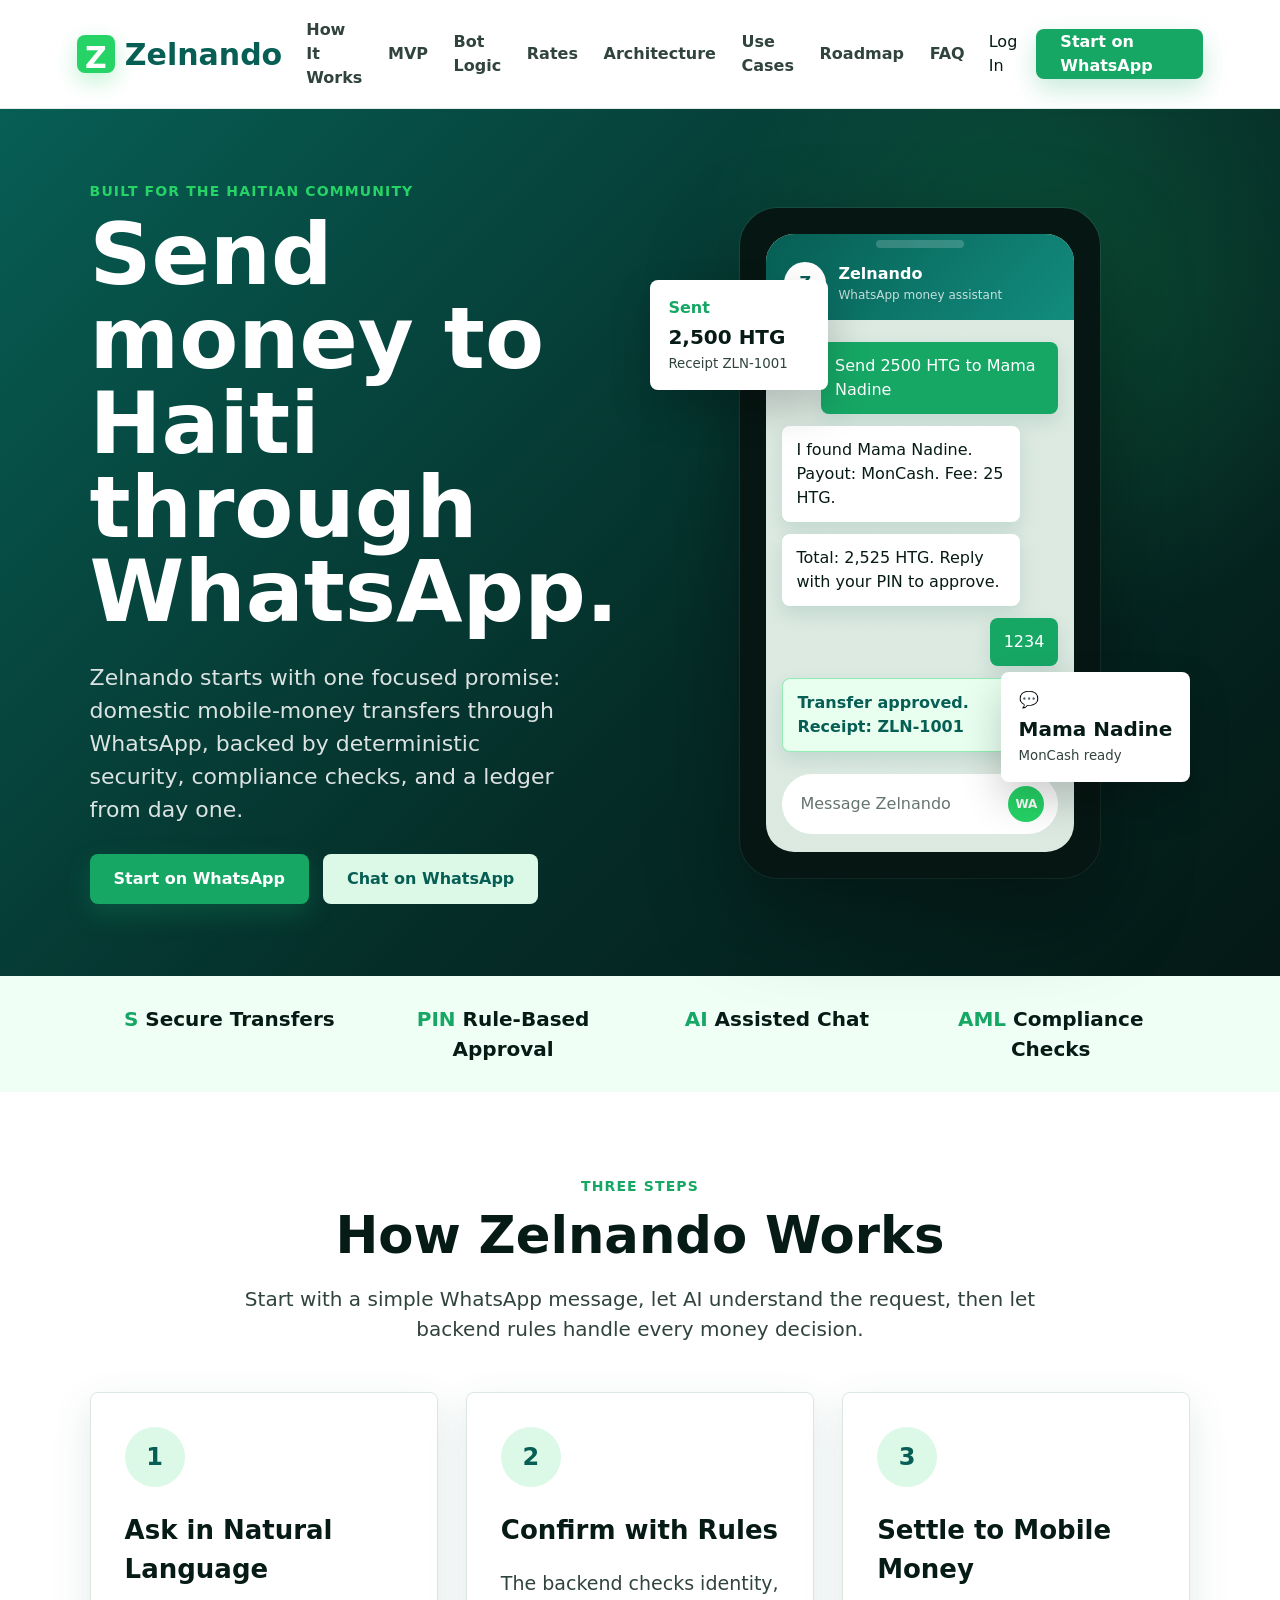
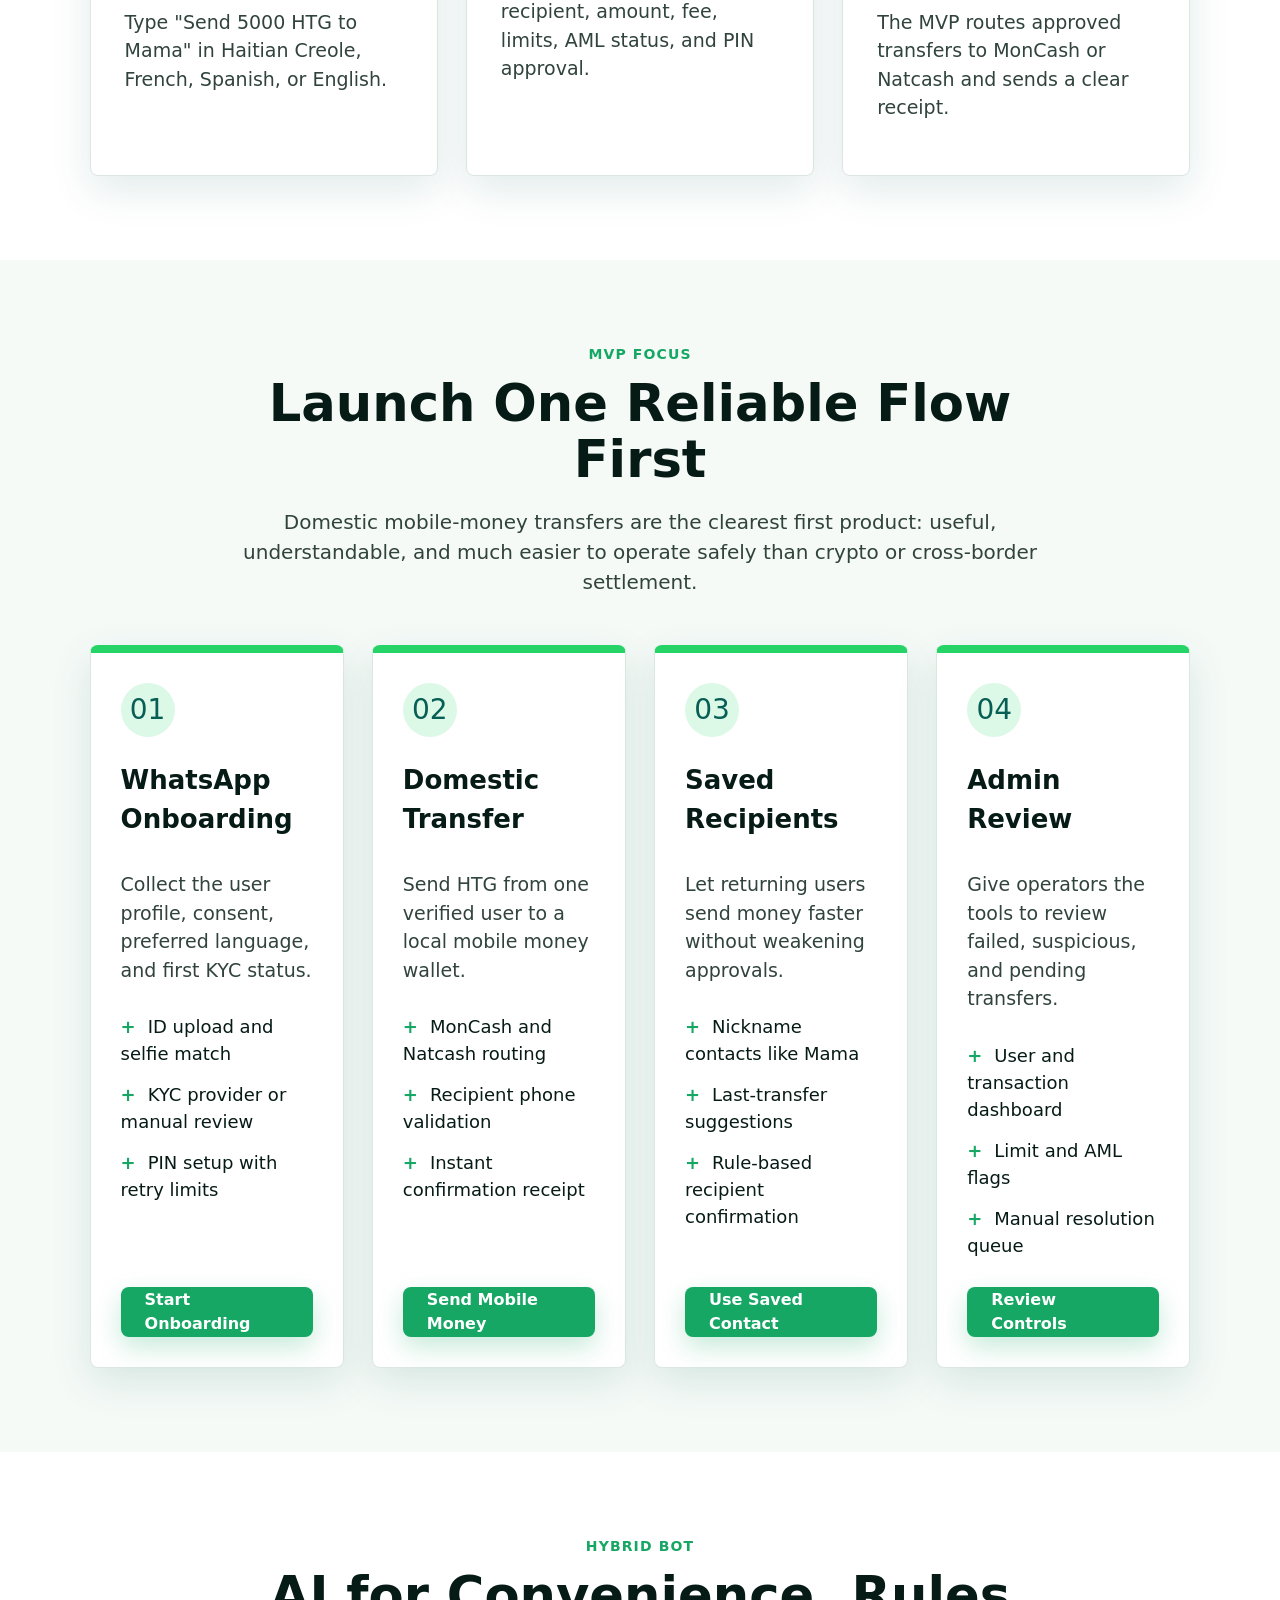
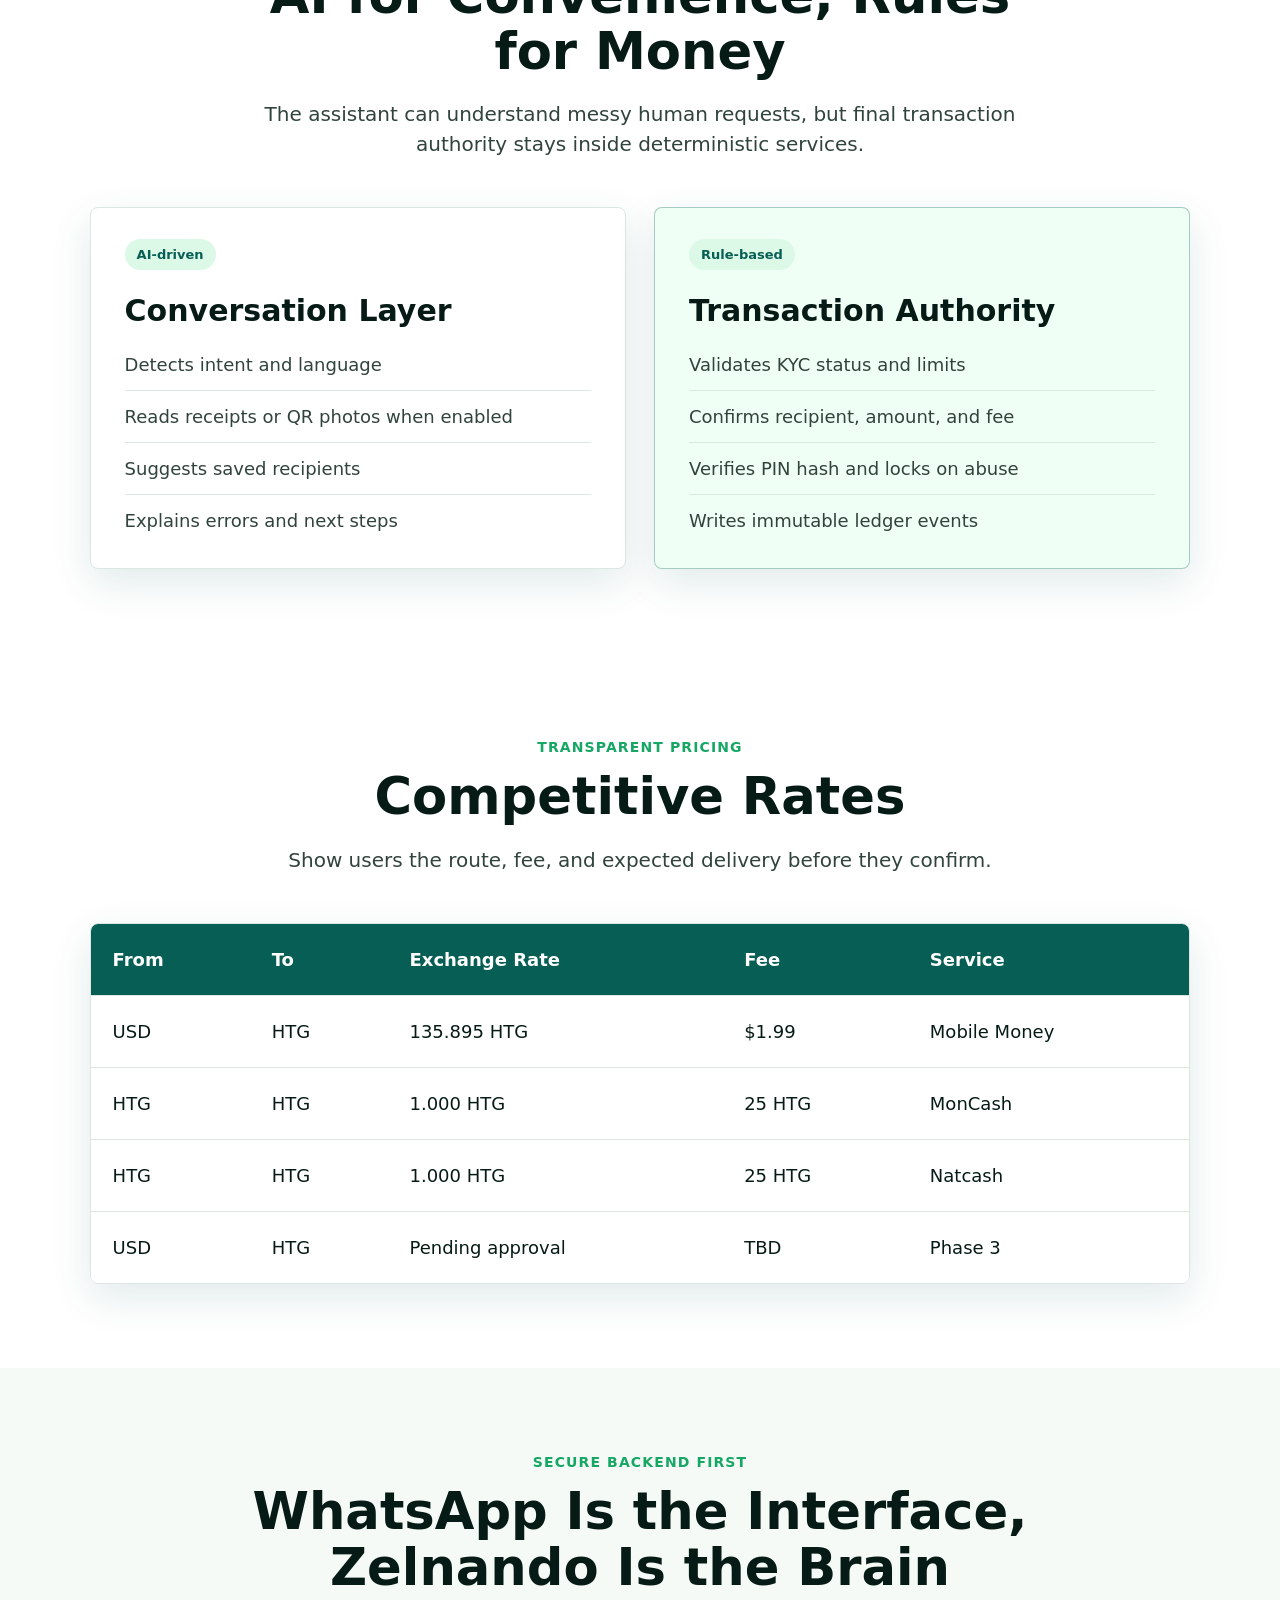
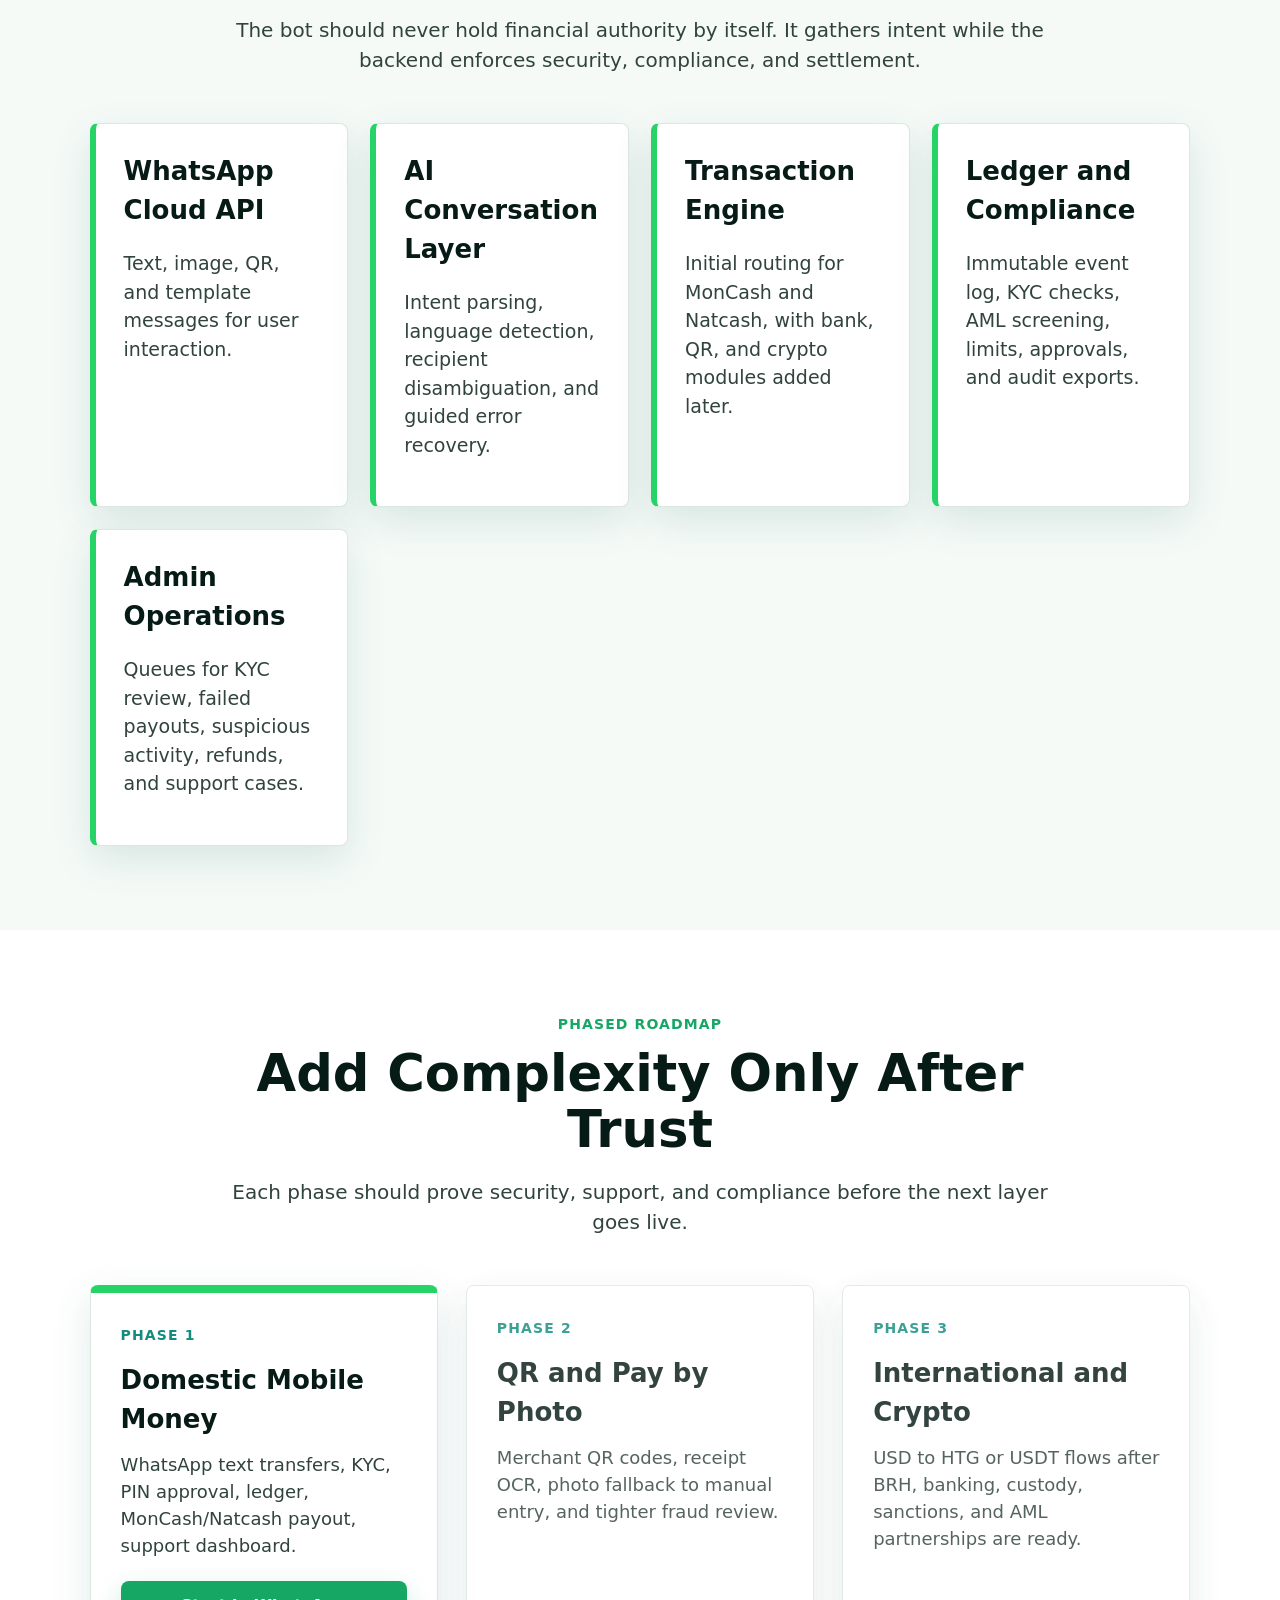
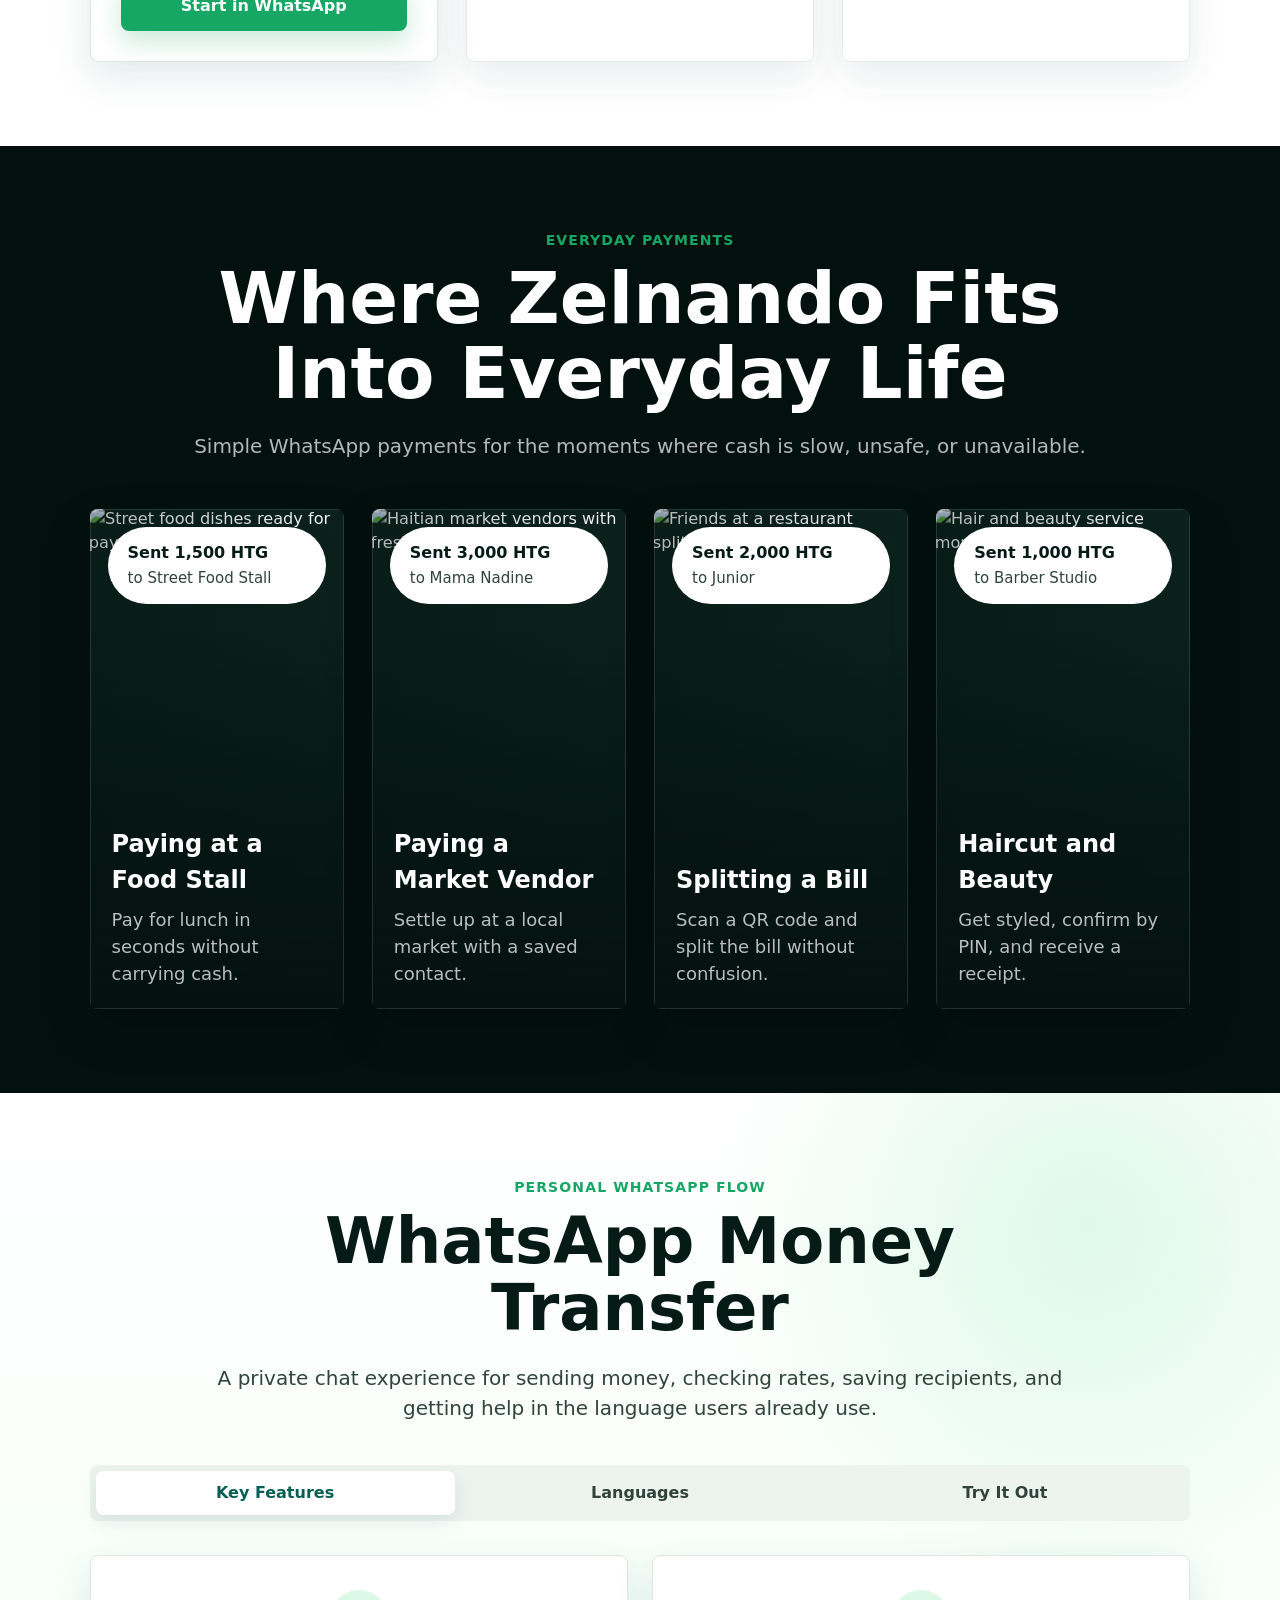
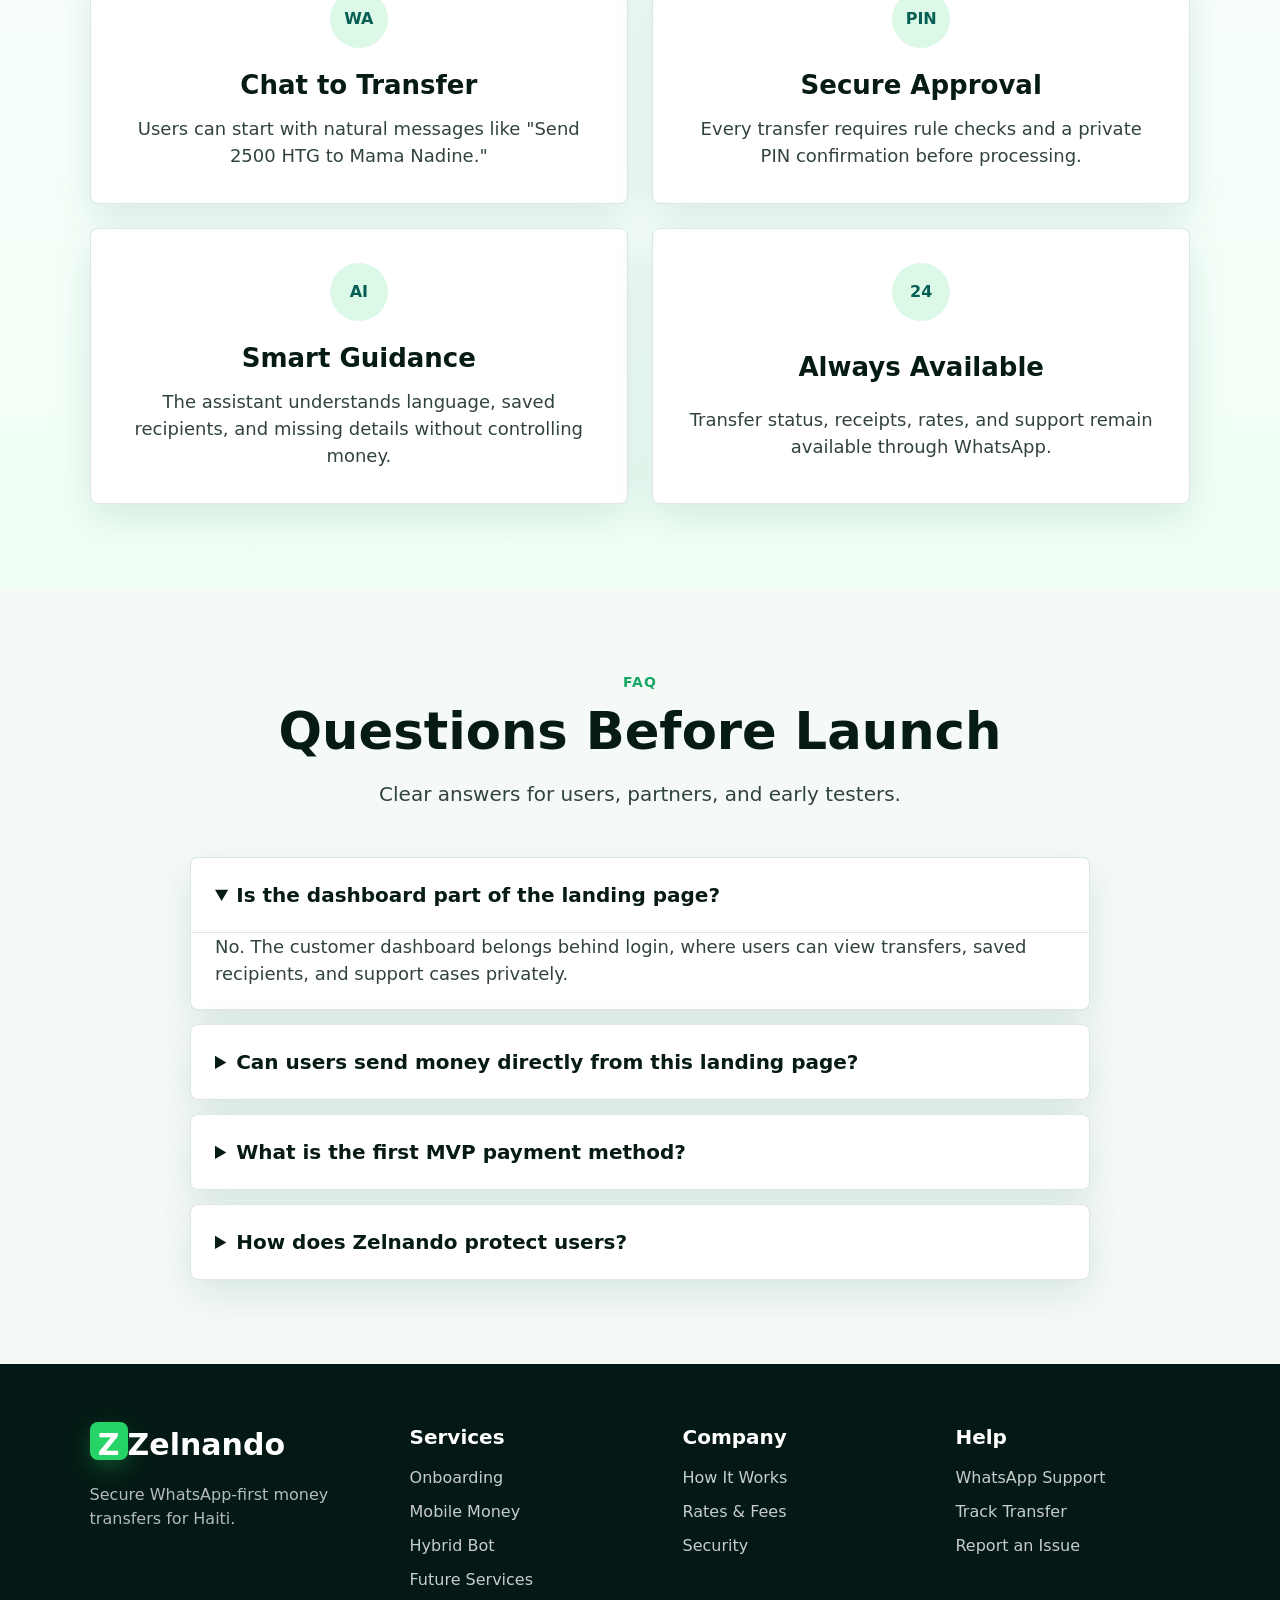
==== commit 102d6d09: "Redesign hero with WhatsApp transfer visual" ====
--- a/index.html
+++ b/index.html
@@ -44,44 +44,40 @@
           </div>
         </div>
 
-        <aside class="calculator" aria-label="Quick calculator">
-          <div class="panel-heading">
-            <span>Mobile Money Quote</span>
-            <span class="status-pill">MVP route</span>
-          </div>
-          <label for="sendAmount">You Send</label>
-          <div class="input-row">
-            <select id="sendCurrency" aria-label="Send currency">
-              <option>USD</option>
-              <option>HTG</option>
-              <option>CAD</option>
-              <option>EUR</option>
-            </select>
-            <input id="sendAmount" type="number" min="1" value="100" />
-          </div>
-          <button class="swap-button" type="button" aria-label="Swap currencies">SW</button>
-          <label for="receiveAmount">They Receive</label>
-          <div class="input-row">
-            <select aria-label="Receive currency">
-              <option>HTG</option>
-            </select>
-            <input id="receiveAmount" type="text" value="13,589.50" readonly />
-          </div>
-          <dl class="quote-summary">
-            <div>
-              <dt>Exchange Rate</dt>
-              <dd id="calcRate">1 USD = 135.895 HTG</dd>
-            </div>
-            <div>
-              <dt>Transfer Fee</dt>
-              <dd id="calcFee">$1.99</dd>
-            </div>
-            <div>
-              <dt>Delivery Time</dt>
-              <dd>Minutes</dd>
-            </div>
-          </dl>
-          <a class="button button-primary full-width whatsapp-link" href="#" data-wa-text="Hi Zelnando, quote a mobile money transfer">Continue in WhatsApp</a>
+        <aside class="hero-visual" aria-label="Zelnando WhatsApp transfer preview">
+          <div class="floating-receipt">
+            <span>Sent</span>
+            <strong>2,500 HTG</strong>
+            <small>Receipt ZLN-1001</small>
+          </div>
+          <div class="phone-frame">
+            <div class="phone-speaker"></div>
+            <div class="phone-screen">
+              <div class="chat-topbar">
+                <span class="chat-avatar">Z</span>
+                <div>
+                  <strong>Zelnando</strong>
+                  <small>WhatsApp money assistant</small>
+                </div>
+              </div>
+              <div class="hero-chat">
+                <p class="chat-bubble user">Send 2500 HTG to Mama Nadine</p>
+                <p class="chat-bubble bot">I found Mama Nadine. Payout: MonCash. Fee: 25 HTG.</p>
+                <p class="chat-bubble bot">Total: 2,525 HTG. Reply with your PIN to approve.</p>
+                <p class="chat-bubble user">1234</p>
+                <p class="chat-bubble bot success">Transfer approved. Receipt: ZLN-1001</p>
+              </div>
+              <div class="chat-compose">
+                <span>Message Zelnando</span>
+                <strong>WA</strong>
+              </div>
+            </div>
+          </div>
+          <div class="floating-contact">
+            <span>💬</span>
+            <strong>Mama Nadine</strong>
+            <small>MonCash ready</small>
+          </div>
         </aside>
       </section>
 
--- a/styles.css
+++ b/styles.css
@@ -179,6 +179,173 @@
   color: var(--green-500);
 }
 
+.hero-visual {
+  position: relative;
+  min-height: 620px;
+  display: grid;
+  place-items: center;
+}
+
+.phone-frame {
+  position: relative;
+  width: min(100%, 360px);
+  min-height: 610px;
+  border: 14px solid #061612;
+  border-radius: 38px;
+  padding: 12px;
+  background: #061612;
+  box-shadow:
+    0 34px 90px rgba(0, 0, 0, 0.34),
+    0 0 0 1px rgba(255, 255, 255, 0.08);
+}
+
+.phone-speaker {
+  position: absolute;
+  top: 18px;
+  left: 50%;
+  z-index: 3;
+  width: 88px;
+  height: 8px;
+  border-radius: 999px;
+  background: rgba(255, 255, 255, 0.18);
+  transform: translateX(-50%);
+}
+
+.phone-screen {
+  min-height: 560px;
+  overflow: hidden;
+  border-radius: 28px;
+  background:
+    linear-gradient(rgba(236, 250, 241, 0.93), rgba(236, 250, 241, 0.93)),
+    repeating-linear-gradient(45deg, rgba(7, 94, 84, 0.08) 0 1px, transparent 1px 18px);
+}
+
+.chat-topbar {
+  display: flex;
+  align-items: center;
+  gap: 12px;
+  padding: 28px 18px 16px;
+  color: white;
+  background: linear-gradient(135deg, var(--green-900), var(--green-700));
+}
+
+.chat-avatar {
+  display: grid;
+  width: 42px;
+  height: 42px;
+  place-items: center;
+  border-radius: 50%;
+  color: var(--green-900);
+  background: white;
+  font-weight: 900;
+}
+
+.chat-topbar strong,
+.chat-topbar small {
+  display: block;
+}
+
+.chat-topbar small {
+  color: rgba(255, 255, 255, 0.76);
+  font-size: 12px;
+}
+
+.hero-chat {
+  display: flex;
+  min-height: 390px;
+  flex-direction: column;
+  gap: 12px;
+  justify-content: flex-end;
+  padding: 22px 16px;
+}
+
+.chat-bubble {
+  max-width: 86%;
+  margin: 0;
+  border-radius: 8px;
+  padding: 12px 14px;
+  color: var(--ink);
+  background: white;
+  box-shadow: 0 8px 18px rgba(7, 94, 84, 0.12);
+}
+
+.chat-bubble.user {
+  align-self: flex-end;
+  color: white;
+  background: var(--green-600);
+}
+
+.chat-bubble.bot.success {
+  border: 1px solid rgba(37, 211, 102, 0.44);
+  color: var(--green-900);
+  background: #e8fff0;
+  font-weight: 800;
+}
+
+.chat-compose {
+  display: flex;
+  align-items: center;
+  justify-content: space-between;
+  gap: 12px;
+  margin: 0 16px 18px;
+  border-radius: 999px;
+  padding: 12px 14px 12px 18px;
+  color: var(--muted);
+  background: white;
+}
+
+.chat-compose strong {
+  display: grid;
+  width: 36px;
+  height: 36px;
+  place-items: center;
+  border-radius: 50%;
+  color: white;
+  background: var(--green-500);
+  font-size: 12px;
+}
+
+.floating-receipt,
+.floating-contact {
+  position: absolute;
+  z-index: 4;
+  display: grid;
+  gap: 2px;
+  border-radius: 8px;
+  padding: 16px 18px;
+  color: var(--ink);
+  background: white;
+  box-shadow: 0 18px 42px rgba(0, 0, 0, 0.2);
+}
+
+.floating-receipt {
+  top: 72px;
+  left: 0;
+  min-width: 178px;
+}
+
+.floating-contact {
+  right: 0;
+  bottom: 96px;
+  min-width: 168px;
+}
+
+.floating-receipt span,
+.floating-contact span {
+  color: var(--green-600);
+  font-weight: 900;
+}
+
+.floating-receipt strong,
+.floating-contact strong {
+  font-size: 20px;
+}
+
+.floating-receipt small,
+.floating-contact small {
+  color: var(--text);
+}
+
 .calculator,
 .card,
 .service-card,
@@ -1732,6 +1899,10 @@
   .review-card {
     position: static;
   }
+
+  .hero-visual {
+    min-height: 620px;
+  }
 }
 
 @media (max-width: 760px) {
@@ -1767,8 +1938,34 @@
     padding-top: 46px;
   }
 
-  .calculator {
-    padding: 22px;
+  .hero-visual {
+    min-height: auto;
+    padding-top: 24px;
+  }
+
+  .phone-frame {
+    width: min(100%, 330px);
+    min-height: 560px;
+  }
+
+  .phone-screen {
+    min-height: 510px;
+  }
+
+  .hero-chat {
+    min-height: 342px;
+  }
+
+  .floating-receipt,
+  .floating-contact {
+    position: static;
+    width: min(100%, 330px);
+    margin: 0 auto 14px;
+  }
+
+  .floating-contact {
+    margin-top: 14px;
+    margin-bottom: 0;
   }
 
   .trust-strip,
